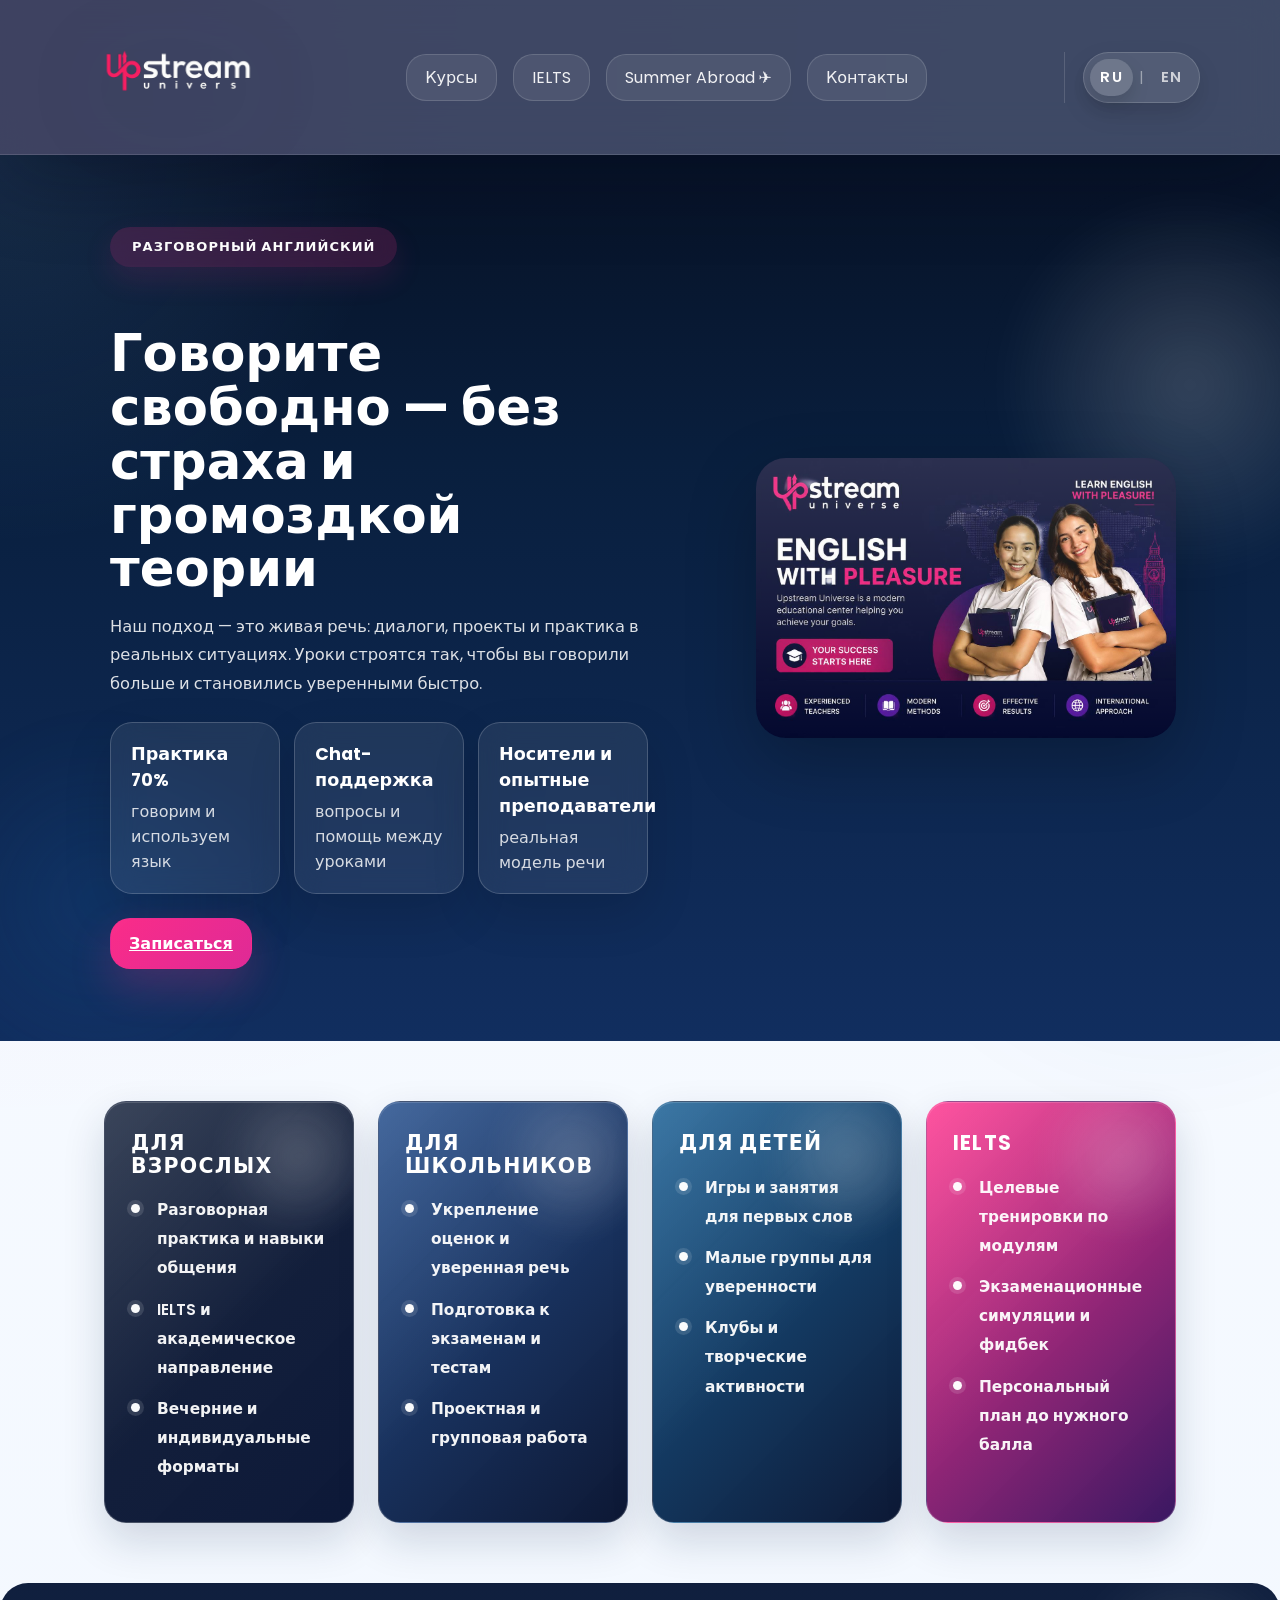
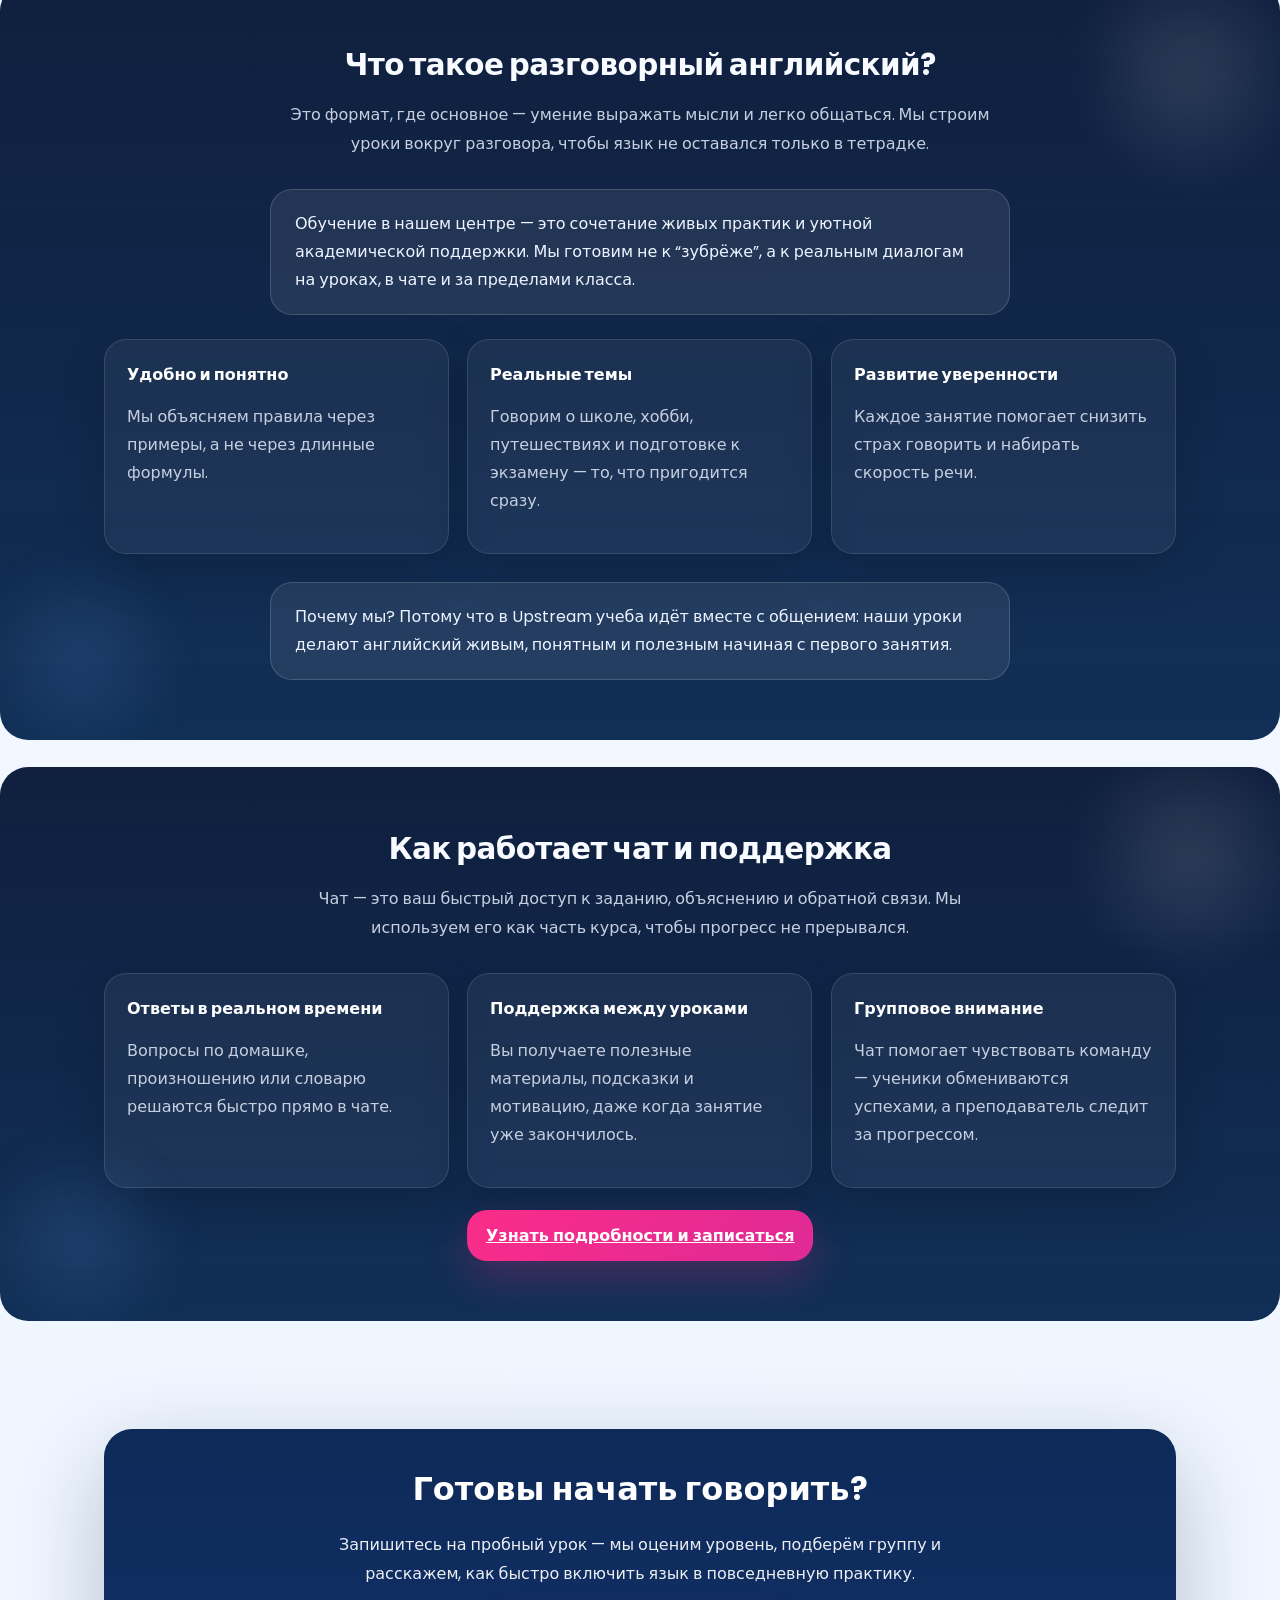
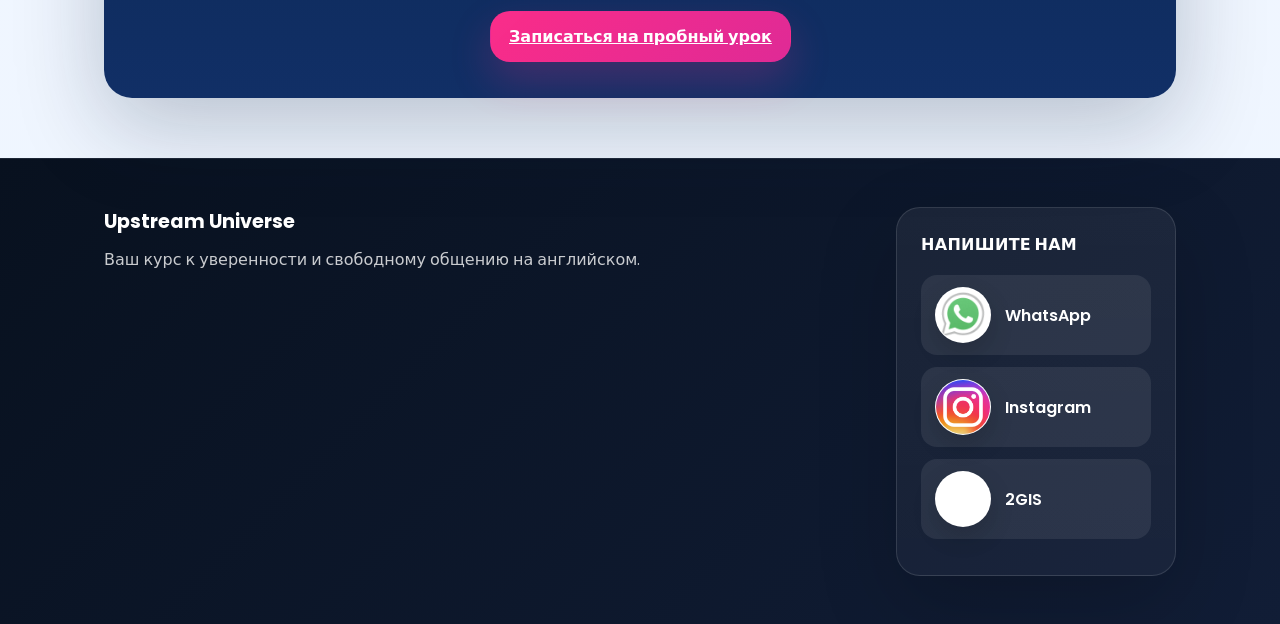
==== english.html @ fd5089d5 "Add website" ====
<!doctype html>
<html lang="ru">
<head>
  <meta charset="utf-8" />
  <meta name="viewport" content="width=device-width,initial-scale=1" />
  <title data-lang-key="meta.english.title">Разговорный английский — Upstream</title>
  <link rel="stylesheet" href="styles.css">
  <link href="https://fonts.googleapis.com/css2?family=Poppins:wght@300;400;600;700&display=swap" rel="stylesheet">
</head>
<body>
  <header class="site-header">
    <div class="container header-inner">
      <a class="logo" href="index.html">
        <img src="assets/logo.png" data-lang-alt-key="header.logoAlt" alt="Логотип Upstream" loading="eager" decoding="async">
      </a>
      <button class="burger-toggle" id="burgerToggle" data-lang-aria-key="header.burgerMenuAria" aria-label="Открыть меню" aria-expanded="false">
        <span></span>
        <span></span>
        <span></span>
      </button>
      <nav class="nav" id="siteNav" data-lang-aria-key="header.navAria" aria-label="Main navigation">
        <a href="index.html#services" data-lang-key="header.courses">Курсы</a>
        <a href="ielts.html" data-lang-key="header.ielts">IELTS</a>
        <a href="summer.html" data-lang-key="header.summer">Summer Abroad ✈️</a>
        <a href="index.html#contacts" data-lang-key="header.contacts">Контакты</a>
        <div class="nav-lang-switcher" role="button" tabindex="0" aria-label="Выбор языка">
          <span class="lang-option is-active" data-lang="ru">RU</span>
          <span class="lang-separator">|</span>
          <span class="lang-option" data-lang="en">EN</span>
        </div>
      </nav>
      <div class="header-actions">
        <div class="lang-switcher" id="langSwitcher" role="button" tabindex="0" data-lang-aria-key="header.languageButtonAria" aria-label="Выбор языка">
          <span class="lang-option is-active" data-lang="ru">RU</span>
          <span class="lang-separator">|</span>
          <span class="lang-option" data-lang="en">EN</span>
        </div>
      </div>
    </div>
  </header>

  <main>
    <section class="section detail-hero reveal">
      <div class="container detail-hero-inner">
        <div class="detail-copy">
          <span class="hero-badge" data-lang-key="english.hero.badge">РАЗГОВОРНЫЙ АНГЛИЙСКИЙ</span>
          <h1 data-lang-key="english.hero.title">Говорите свободно — без страха и громоздкой теории</h1>
          <p data-lang-key="english.hero.text">Наш подход — это живая речь: диалоги, проекты и практика в реальных ситуациях. Уроки строятся так, чтобы вы говорили больше и становились уверенными быстро.</p>
          <div class="detail-highlights">
            <div><strong data-lang-key="english.hero.highlight1.title">Практика 70%</strong><span data-lang-key="english.hero.highlight1.text">говорим и используем язык</span></div>
            <div><strong data-lang-key="english.hero.highlight2.title">Chat-поддержка</strong><span data-lang-key="english.hero.highlight2.text">вопросы и помощь между уроками</span></div>
            <div><strong data-lang-key="english.hero.highlight3.title">Носители и опытные преподаватели</strong><span data-lang-key="english.hero.highlight3.text">реальная модель речи</span></div>
          </div>
          <a class="btn btn-primary" href="https://wa.me/77055844467?text=Здравствуйте!%20Хочу%20узнать%20о%20разговорном%20английском" data-lang-key="english.hero.cta">Записаться</a>
        </div>
        <div class="detail-image-card">
          <img src="assets/eng.jpg" data-lang-alt-key="english.hero.imageAlt" alt="Разговорный английский" loading="lazy" decoding="async">
        </div>
      </div>
    </section>

    <section class="section programs-overview reveal">
      <div class="container">
        <div class="program-grid">
          <div class="program-card card-green">
            <h3 data-lang-key="english.program.adults.title">Для взрослых</h3>
            <ul>
              <li data-lang-key="english.program.adults.li1">Разговорная практика и навыки общения</li>
              <li data-lang-key="english.program.adults.li2">IELTS и академическое направление</li>
              <li data-lang-key="english.program.adults.li3">Вечерние и индивидуальные форматы</li>
            </ul>
          </div>
          <div class="program-card card-yellow">
            <h3 data-lang-key="english.program.school.title">Для школьников</h3>
            <ul>
              <li data-lang-key="english.program.school.li1">Укрепление оценок и уверенная речь</li>
              <li data-lang-key="english.program.school.li2">Подготовка к экзаменам и тестам</li>
              <li data-lang-key="english.program.school.li3">Проектная и групповая работа</li>
            </ul>
          </div>
          <div class="program-card card-blue">
            <h3 data-lang-key="english.program.children.title">Для детей</h3>
            <ul>
              <li data-lang-key="english.program.children.li1">Игры и занятия для первых слов</li>
              <li data-lang-key="english.program.children.li2">Малые группы для уверенности</li>
              <li data-lang-key="english.program.children.li3">Клубы и творческие активности</li>
            </ul>
          </div>
          <div class="program-card card-magenta">
            <h3 data-lang-key="english.program.ielts.title">IELTS</h3>
            <ul>
              <li data-lang-key="english.program.ielts.li1">Целевые тренировки по модулям</li>
              <li data-lang-key="english.program.ielts.li2">Экзаменационные симуляции и фидбек</li>
              <li data-lang-key="english.program.ielts.li3">Персональный план до нужного балла</li>
            </ul>
          </div>
        </div>
      </div>
    </section>

    <section class="section section-slate reveal">
      <div class="container">
        <h2 class="section-title" data-lang-key="english.section1.title">Что такое разговорный английский?</h2>
        <p class="section-subtitle" data-lang-key="english.section1.subtitle">Это формат, где основное — умение выражать мысли и легко общаться. Мы строим уроки вокруг разговора, чтобы язык не оставался только в тетрадке.</p>
        <div class="section-note" data-lang-key="english.section1.note">Обучение в нашем центре — это сочетание живых практик и уютной академической поддержки. Мы готовим не к “зубрёже”, а к реальным диалогам на уроках, в чате и за пределами класса.</div>
        <div class="info-grid">
          <div>
            <strong data-lang-key="english.info1.title">Удобно и понятно</strong>
            <p data-lang-key="english.info1.text">Мы объясняем правила через примеры, а не через длинные формулы.</p>
          </div>
          <div>
            <strong data-lang-key="english.info2.title">Реальные темы</strong>
            <p data-lang-key="english.info2.text">Говорим о школе, хобби, путешествиях и подготовке к экзамену — то, что пригодится сразу.</p>
          </div>
          <div>
            <strong data-lang-key="english.info3.title">Развитие уверенности</strong>
            <p data-lang-key="english.info3.text">Каждое занятие помогает снизить страх говорить и набирать скорость речи.</p>
          </div>
        </div>
        <div class="section-note" data-lang-key="english.section1.footerNote" style="margin-top:28px;">
          Почему мы? Потому что в Upstream учеба идёт вместе с общением: наши уроки делают английский живым, понятным и полезным начиная с первого занятия.
        </div>
      </div>
    </section>

    <section class="section section-slate reveal">
      <div class="container">
        <h2 class="section-title" data-lang-key="english.section2.title">Как работает чат и поддержка</h2>
        <p class="section-subtitle" data-lang-key="english.section2.subtitle">Чат — это ваш быстрый доступ к заданию, объяснению и обратной связи. Мы используем его как часть курса, чтобы прогресс не прерывался.</p>
        <div class="info-grid">
          <div>
            <strong data-lang-key="english.info4.title">Ответы в реальном времени</strong>
            <p data-lang-key="english.info4.text">Вопросы по домашке, произношению или словарю решаются быстро прямо в чате.</p>
          </div>
          <div>
            <strong data-lang-key="english.info5.title">Поддержка между уроками</strong>
            <p data-lang-key="english.info5.text">Вы получаете полезные материалы, подсказки и мотивацию, даже когда занятие уже закончилось.</p>
          </div>
          <div>
            <strong data-lang-key="english.info6.title">Групповое внимание</strong>
            <p data-lang-key="english.info6.text">Чат помогает чувствовать команду — ученики обмениваются успехами, а преподаватель следит за прогрессом.</p>
          </div>
        </div>
        <div style="text-align:center;margin-top:22px">
          <a class="btn btn-primary" href="https://wa.me/77055844467?text=Здравствуйте!%20Хочу%20получить%20подробнее%20о%20чате%20и%20разговорном%20курсе" data-lang-key="english.section2.cta">Узнать подробности и записаться</a>
        </div>
      </div>
    </section>

    <section class="section reveal">
      <div class="container">
        <div class="detail-final-card">
          <h2 data-lang-key="english.final.title">Готовы начать говорить?</h2>
          <p data-lang-key="english.final.text">Запишитесь на пробный урок — мы оценим уровень, подберём группу и расскажем, как быстро включить язык в повседневную практику.</p>
          <a class="btn btn-primary" href="https://wa.me/77055844467?text=Здравствуйте!%20Хочу%20записаться%20на%20пробный%20урок" data-lang-key="english.final.button">Записаться на пробный урок</a>
        </div>
      </div>
    </section>
  </main>

  <footer class="site-footer">
    <div class="container footer-inner">
      <div class="footer-brand">
        <strong>Upstream Universe</strong>
        <p data-lang-key="english.footer.note">Ваш курс к уверенности и свободному общению на английском.</p>
      </div>
      <div class="footer-card">
        <span class="footer-card-title" data-lang-key="footer.contactTitle">Напишите нам</span>
        <a class="footer-link" href="https://wa.me/77055844467" target="_blank" rel="noopener">
          <span class="contact-badge"><img src="assets/what.jpg" alt="WhatsApp" loading="lazy" decoding="async"></span>
          <span class="contact-link-text" data-lang-key="footer.whatsapp">WhatsApp</span>
        </a>
        <a class="footer-link" href="https://instagram.com/upstream.almaty" target="_blank" rel="noopener">
          <span class="contact-badge"><img src="assets/inst.jpg" alt="Instagram" loading="lazy" decoding="async"></span>
          <span class="contact-link-text" data-lang-key="footer.instagram">Instagram</span>
        </a>
        <a class="footer-link" href="https://go.2gis.com/ThuR6" target="_blank" rel="noopener">
          <span class="contact-badge"><img src="assets/gis.jpg" alt="2GIS" loading="lazy" decoding="async"></span>
          <span class="contact-link-text" data-lang-key="footer.2gis">2GIS</span>
        </a>
      </div>
    </div>
  </footer>
  <script src="lang.js"></script>
  <script>
    document.addEventListener('DOMContentLoaded', () => {
      const prefersReducedMotion = window.matchMedia('(prefers-reduced-motion: reduce)').matches;
      if (prefersReducedMotion) {
        document.querySelectorAll('.reveal').forEach((el) => el.classList.add('visible'));
        return;
      }

      const observer = new IntersectionObserver((entries, obs) => {
        entries.forEach((entry) => {
          if (entry.isIntersecting) {
            entry.target.classList.add('visible');
            obs.unobserve(entry.target);
          }
        });
      }, { threshold: 0.16 });

      document.querySelectorAll('.reveal').forEach((el) => observer.observe(el));
    });
  </script>
</body>
</html>
---- styles.css ----
html{
  scroll-behavior:smooth;
}
:root{
  --pink:#ff2d8a;
  --navy:#0b2545;
  --navy-2:#20114a;
  --muted:#64748b;
  --bg:#f4f8ff;
  --line:rgba(19, 58, 110, 0.1);
  --surface:rgba(255,255,255,0.08);
  --surface-strong:rgba(255,255,255,0.12);
  --glass-border:rgba(255,255,255,0.18);
  --shadow:0 28px 80px rgba(11,37,69,0.16);
}
*{box-sizing:border-box}
body{
  font-family:'Poppins',system-ui,-apple-system,Segoe UI,Roboto,'Helvetica Neue',Arial;
  margin:0;
  color:var(--navy);
  background:
    radial-gradient(circle at top left, rgba(255,45,138,0.10), transparent 28%),
    linear-gradient(180deg,#f8fbff 0%,#eef5ff 100%);
  min-height:100vh;
  overflow-x:hidden;
  position:relative;
}
body::before,
body::after{
  content:"";
  position:fixed;
  width:34vw;
  height:34vw;
  border-radius:50%;
  pointer-events:none;
  z-index:-1;
  filter:blur(70px);
  opacity:.45;
  animation:drift 16s ease-in-out infinite;
}
body::before{
  top:-8vw;
  left:-10vw;
  background:rgba(255,45,138,0.14);
}
body::after{
  right:-8vw;
  bottom:-10vw;
  background:rgba(22,101,178,0.12);
  animation-delay:-8s;
}
a{color:inherit;transition:color .25s ease,opacity .25s ease,transform .25s ease}
a:hover{opacity:.95}
.container{max-width:1120px;margin:0 auto;padding:0 24px}
.reveal{opacity:0;transform:translateY(16px);transition:opacity .8s cubic-bezier(.22,1,.36,1),transform .8s cubic-bezier(.22,1,.36,1);will-change:opacity,transform}
.reveal.visible{opacity:1;transform:translateY(0)}
@keyframes fadeUp{0%{opacity:0;transform:translateY(12px) scale(.992)}100%{opacity:1;transform:translateY(0) scale(1)}}
@keyframes drift{0%,100%{transform:translate3d(0,0,0) scale(1)}50%{transform:translate3d(14px,-10px,0) scale(1.02)}}
.reveal.visible .program-card,
.reveal.visible .course-card,
.reveal.visible .promo-card,
.reveal.visible .camp-card,
.reveal.visible .testimonial-card,
.reveal.visible .result-card,
.reveal.visible .summer-card,
.reveal.visible .footer-card,
.reveal.visible .location-info,
.reveal.visible .benefit-card,
.reveal.visible .stat-card,
.reveal.visible .hero-highlights div,
.reveal.visible .detail-highlights div,
.reveal.visible .footer-link{animation:fadeUp .8s cubic-bezier(.22,1,.36,1) both}
.reveal.visible .programs-overview .program-card:nth-child(2){animation-delay:.08s}
.reveal.visible .programs-overview .program-card:nth-child(3){animation-delay:.16s}
.reveal.visible .programs-overview .program-card:nth-child(4){animation-delay:.24s}
.site-header{
  position:sticky;
  top:0;
  z-index:50;
  background:rgba(9,24,58,0.78);
  backdrop-filter:blur(20px);
  color:#fff;
  border-bottom:1px solid rgba(255,255,255,0.12);
  box-shadow:0 30px 80px rgba(2,9,28,0.24);
  transition:padding .3s ease,background .3s ease,box-shadow .3s ease,transform .3s ease;
}
.programs-overview .program-card,
.course-card,
.promo-card,
.camp-card,
.location-info,
.testimonial-card,
.benefit-card,
.result-card,
.footer-card,
.hero-highlights div,
.detail-highlights div,
.section-slate .info-grid > div,
.instructors-section .info-grid div{
  transition:transform .45s cubic-bezier(.2,.7,.2,1),box-shadow .45s ease,background .45s ease,border-color .45s ease;
  will-change:transform,box-shadow;
}
.programs-overview .program-card:hover,
.course-card:hover,
.promo-card:hover,
.camp-card:hover,
.location-info:hover,
.testimonial-card:hover,
.benefit-card:hover,
.result-card:hover,
.footer-card:hover,
.hero-highlights div:hover,
.detail-highlights div:hover,
.section-slate .info-grid > div:hover,
.instructors-section .info-grid div:hover{
  transform:translateY(-4px) scale(1.004);
}
.site-header.scrolled{
  padding:6px 0;
  background:rgba(9,24,58,0.72);
  box-shadow:0 20px 50px rgba(2,9,28,0.22);
}
.header-inner{display:flex;align-items:center;justify-content:space-between;gap:18px;min-height:74px;padding:14px 0;position:relative}
.logo{display:flex;align-items:center;flex-shrink:0;background:transparent}
.logo img{height:126px;display:block;filter:drop-shadow(0 18px 44px rgba(11,37,69,0.35));transition:transform .3s ease}
.logo img:hover{transform:scale(1.02)}
.burger-toggle{display:none;align-items:center;justify-content:center;width:44px;height:44px;background:rgba(255,255,255,0.08);border:1px solid rgba(255,255,255,0.16);border-radius:16px;cursor:pointer;flex-shrink:0;backdrop-filter:blur(12px)}
.burger-toggle span{display:block;width:22px;height:2px;border-radius:999px;background:#fff;transition:transform .25s ease,opacity .2s ease}
.burger-toggle span + span{margin-top:5px}
.burger-toggle.active span:nth-child(1){transform:translateY(7px) rotate(45deg)}
.burger-toggle.active span:nth-child(2){opacity:0}
.burger-toggle.active span:nth-child(3){transform:translateY(-7px) rotate(-45deg)}
.nav{display:flex;align-items:center;justify-content:center;gap:16px;flex:1;margin:0 16px;flex-wrap:nowrap;white-space:nowrap}
.nav a{display:inline-flex;align-items:center;justify-content:center;min-height:44px;padding:10px 18px;border-radius:20px;text-decoration:none;color:rgba(255,255,255,0.92);background:rgba(255,255,255,0.08);border:1px solid rgba(255,255,255,0.14);transition:transform .3s ease,background .3s ease,color .3s ease,box-shadow .3s ease;box-shadow:0 0 0 rgba(255,255,255,0)}
.nav a:hover{color:#fff;background:rgba(255,255,255,0.16);transform:translateY(-1px) scale(1.02);box-shadow:0 12px 30px rgba(255,255,255,0.16)}
.nav a:focus-visible{outline:2px solid rgba(255,255,255,0.5);outline-offset:4px}
.mobile-nav-overlay{position:fixed;inset:0;background:rgba(2,8,23,0.54);opacity:0;pointer-events:none;transition:opacity .3s ease;z-index:55}
.mobile-nav-overlay.visible{opacity:1;pointer-events:auto}
.header-actions{display:flex;align-items:center;gap:10px;flex-shrink:0;margin-left:auto;padding-left:18px;border-left:1px solid rgba(255,255,255,0.14)}
.lang-switcher,.nav-lang-switcher{position:relative;display:inline-flex;align-items:center;justify-content:center;gap:6px;padding:6px;border-radius:999px;border:1px solid rgba(255,255,255,0.16);color:#fff;background:rgba(255,255,255,0.10);font-size:.92rem;cursor:pointer;white-space:nowrap;letter-spacing:.08em;box-shadow:0 10px 24px rgba(0,0,0,0.12);transition:transform .25s ease,background .25s ease,box-shadow .25s ease}
.lang-switcher:hover,.nav-lang-switcher:hover{transform:translateY(-1px);background:rgba(255,255,255,0.16);box-shadow:0 14px 30px rgba(255,255,255,0.14)}
.lang-option{position:relative;z-index:1;display:inline-flex;align-items:center;justify-content:center;min-width:42px;padding:8px 10px;border-radius:999px;color:rgba(255,255,255,0.72);font-weight:600;transition:color .25s ease,transform .25s ease,background .25s ease,box-shadow .25s ease}
.lang-option.is-active{color:#fff;background:rgba(255,255,255,0.16);box-shadow:0 8px 18px rgba(0,0,0,0.14)}
.lang-option:hover{transform:translateY(-1px)}
.lang-separator{color:rgba(255,255,255,0.45);font-size:.9rem;line-height:1}
.nav-lang-switcher{display:none}
@media(max-width:980px){
  .site-header{
    background:rgba(9,24,58,0.95);
    box-shadow:0 18px 42px rgba(2,9,28,0.28);
  }
  .container{padding:0 18px}
  .header-inner{padding:12px 0;min-height:auto}
  .burger-toggle{display:flex}
  .nav{position:fixed;top:0;left:0;bottom:0;width:min(84vw,320px);display:flex;flex-direction:column;align-items:flex-start;gap:12px;background:linear-gradient(180deg,#08111f 0%,#13264e 100%);padding:92px 20px 24px;border-right:1px solid rgba(255,255,255,0.12);box-shadow:0 28px 60px rgba(0,0,0,0.28);backdrop-filter:blur(14px);transform:translateX(-100%);opacity:0;pointer-events:none;transition:transform .35s cubic-bezier(.2,.9,.2,1),opacity .35s ease;z-index:60}
  .nav.open{transform:translateX(0);opacity:1;pointer-events:auto}
  .nav a{width:100%;padding:14px 16px;border-radius:18px;justify-content:flex-start}
  .header-actions{display:none}
  .nav-lang-switcher{display:inline-flex;margin-top:8px}
}

@media(max-width:760px){
  .hero{padding:44px 0 36px}
  .hero-inner{flex-direction:column;gap:24px;align-items:stretch}
  .hero-copy{max-width:none}
  .hero-copy h1{font-size:clamp(2.1rem,7vw,2.8rem);line-height:1.08;margin-bottom:14px}
  .hero-copy p{font-size:0.98rem;line-height:1.7}
  .hero-ctas{flex-direction:column;align-items:stretch}
  .hero-panel{width:100%;max-width:none}
  .hero-highlights{grid-template-columns:1fr}
  .section{padding:60px 0}
  .section-title{font-size:clamp(1.5rem,5.5vw,1.9rem)}
  .section-subtitle{font-size:0.96rem;line-height:1.7;margin-bottom:22px}
  .programs-overview .program-grid{grid-template-columns:1fr;gap:16px}
  .programs-overview .program-card{min-height:auto;padding:22px 20px}
  .course-grid{grid-template-columns:1fr;gap:16px}
  .course-grid .course-card{padding:24px 20px}
  .promo-card{grid-template-columns:1fr;padding:24px 20px;gap:18px}
  .promo-copy h2{font-size:clamp(1.4rem,5.2vw,1.8rem)}
  .promo-actions{flex-direction:column;align-items:stretch}
  .camp-grid,.location-grid{grid-template-columns:1fr;gap:18px}
  .camp-photo img{height:260px}
  .map-small{width:100%;height:360px}
  .testimonials-grid{grid-template-columns:1fr;gap:12px}
  .testimonial-card{padding:14px}
  .footer-inner{flex-direction:column;align-items:stretch}
  .footer-card{min-width:0;max-width:none;width:100%}
}

@media(max-width:480px){
  .container{padding:0 14px}
  .logo img{height:96px}
  .hero-badge{padding:9px 14px;font-size:12px}
  .btn{min-height:44px;padding:11px 16px;font-size:0.95rem}
  .course-grid .course-card,.programs-overview .program-card,.promo-card,.camp-card,.location-info,.footer-card{border-radius:18px}
  .programs-overview .program-card li,.course-grid .course-card p{font-size:0.94rem}
  .section{padding:54px 0}
}
.btn{display:inline-flex;align-items:center;justify-content:center;min-height:46px;padding:12px 18px;border-radius:20px;font-weight:600;position:relative;overflow:hidden;transition:transform .3s ease,box-shadow .3s ease,background .3s ease,color .3s ease,border-color .3s ease;box-shadow:0 10px 24px rgba(11,37,69,0.10);border:1px solid transparent;will-change:transform,box-shadow}
.btn::before{content:"";position:absolute;inset:0;background:linear-gradient(90deg,transparent,rgba(255,255,255,0.22),transparent);transform:translateX(-120%);transition:transform .55s ease}
.btn:hover{transform:translateY(-2px) scale(1.014) rotate(-0.18deg);box-shadow:0 14px 30px rgba(11,37,69,0.14)}
.btn:hover::before{transform:translateX(120%)}
.btn:focus-visible{outline:2px solid rgba(255,45,138,0.35);outline-offset:3px;transform:translateY(-2px)}
.btn-ghost{background:rgba(255,255,255,0.10);color:#fff;border-color:rgba(255,255,255,0.18)}
.btn-primary{background:linear-gradient(135deg,rgba(255,45,138,0.98),#df2a96);color:#fff;box-shadow:0 18px 42px rgba(255,45,138,0.22)}
.btn-primary:hover{box-shadow:0 20px 52px rgba(255,45,138,0.28);background:linear-gradient(135deg,rgba(255,45,138,1),#e62f9f)}
.btn-outline{background:transparent;border:2px solid var(--pink);color:#fff}
.btn-outline:hover{background:rgba(255,45,138,0.10);box-shadow:0 12px 30px rgba(255,45,138,0.16)}

.hero{
  padding:60px 0;
  background:linear-gradient(180deg,#0e1533,#121a3c);
}
.hero-inner{display:flex;gap:36px;align-items:center;justify-content:space-between}
.hero-copy{flex:1;max-width:620px;color:#fff}
.hero-badge{display:inline-flex;align-items:center;gap:10px;padding:10px 22px;border-radius:999px;background:rgba(255,45,138,0.18);color:#fff;font-weight:700;text-transform:uppercase;letter-spacing:.08em;margin-bottom:18px;font-size:13px;backdrop-filter:blur(10px);box-shadow:0 12px 30px rgba(255,45,138,0.12)}
.hero-copy h1{font-size:clamp(2.7rem,4.2vw,3.7rem);line-height:1.05;margin:0 0 18px;color:#fff;letter-spacing:-.02em;text-shadow:0 10px 30px rgba(0,0,0,0.14)}
.hero-copy p{color:rgba(255,255,255,0.78);margin:0 0 26px;font-size:1.02rem;line-height:1.8}
.hero-ctas{display:flex;flex-wrap:wrap;gap:12px;margin-bottom:24px}
.hero-highlights{display:grid;grid-template-columns:repeat(auto-fit,minmax(160px,1fr));gap:14px;margin-bottom:24px}
.hero-highlights div{background:rgba(255,255,255,0.08);padding:18px 16px;border-radius:18px;backdrop-filter:blur(10px);transition:transform .28s ease,background .28s ease,box-shadow .28s ease;box-shadow:0 10px 24px rgba(0,0,0,0.08)}
.hero-highlights div:hover{transform:translateY(-5px) scale(1.02);background:rgba(255,255,255,0.12);box-shadow:0 16px 36px rgba(0,0,0,0.14)}
.hero-highlights strong{display:block;font-size:24px;color:#fff;margin-bottom:8px}
.hero-highlights span{display:block;color:rgba(255,255,255,0.75)}
.hero-panel{display:grid;gap:18px;width:420px;max-width:100%}
.hero-panel-top{background:#fff;border-radius:28px;overflow:hidden;box-shadow:0 30px 80px rgba(0,0,0,0.18)}
.hero-panel-top img,.camp-photo img,.detail-image-card img,.map-small,.summer-hero-visual img,.result-card img,.summer-card img{width:100%;display:block;transition:transform .45s ease,filter .45s ease,box-shadow .45s ease}
.hero-panel-top:hover img,.camp-photo:hover img,.detail-image-card:hover img,.map-card:hover .map-small,.summer-hero-visual:hover img,.result-card:hover img,.summer-card:hover img{transform:scale(1.03);filter:saturate(1.04)}
.hero-panel-bottom{background:#0b2545;padding:24px 18px;border-radius:28px;color:#fff;box-shadow:0 20px 60px rgba(0,0,0,0.15)}
.hero-panel-bottom p{margin:0;font-size:16px;line-height:1.75}

.section{padding:78px 0;position:relative}
.section-title{font-size:clamp(1.8rem,2.3vw,2.25rem);color:var(--navy);margin:0 0 14px;text-align:center;font-weight:700;letter-spacing:-.02em}
.section-subtitle{max-width:760px;margin:0 auto 30px;color:var(--muted);text-align:center;line-height:1.8;font-size:1rem}
.section-title,.section-subtitle{transition:transform .35s ease,opacity .35s ease}
.section:hover .section-title,.section:hover .section-subtitle{transform:translateY(-2px)}
.hero-copy h1,.detail-copy h1,.summer-copy h1{animation:textReveal .8s cubic-bezier(.22,1,.36,1) both}
@keyframes textReveal{0%{opacity:0;transform:translateY(14px)}100%{opacity:1;transform:translateY(0)}}

/* English section and slate variants removed to restore original homepage styling */

.programs-overview .program-grid{display:grid;grid-template-columns:repeat(4,1fr);gap:24px;margin:0}
.programs-overview .program-card{position:relative;padding:30px 26px 28px;color:#ffffff;min-height:336px;display:flex;flex-direction:column;justify-content:flex-start;border-radius:22px;overflow:hidden;border:1px solid rgba(255,255,255,0.20);box-shadow:0 18px 42px rgba(11,37,69,0.16), inset 0 1px 0 rgba(255,255,255,0.16);transition:transform .34s cubic-bezier(.2,.7,.2,1),box-shadow .34s ease,background .34s ease,border-color .34s ease,filter .34s ease;backdrop-filter:blur(14px);-webkit-backdrop-filter:blur(14px);isolation:isolate}
.programs-overview .program-card::before{content:"";position:absolute;top:-36px;right:-36px;width:180px;height:180px;border-radius:50%;background:radial-gradient(circle,rgba(255,255,255,0.26),transparent 62%);filter:blur(18px);pointer-events:none;transition:transform .4s ease,opacity .4s ease;opacity:0.9}
.programs-overview .program-card::after{content:"";position:absolute;inset:0;background:linear-gradient(135deg,rgba(255,255,255,0.14),transparent 55%);pointer-events:none;z-index:-1}
.programs-overview .program-card:hover{transform:translateY(-8px) scale(1.03);box-shadow:0 28px 72px rgba(11,37,69,0.22), inset 0 1px 0 rgba(255,255,255,0.22);border-color:rgba(255,255,255,0.32);filter:saturate(1.04)}
.programs-overview .program-card:hover::before{transform:scale(1.08)}
.programs-overview .program-card h3{color:#fff;margin:0 0 18px;font-size:1.28rem;letter-spacing:.06em;text-transform:uppercase;line-height:1.1;font-weight:700;transition:transform .25s ease,letter-spacing .25s ease}
.programs-overview .program-card:hover h3{transform:translateY(-1px);letter-spacing:.08em}
.programs-overview .program-card ul{margin:0;padding:0;list-style:none;color:rgba(255,255,255,0.95);line-height:1.9}
.programs-overview .program-card li{position:relative;margin-bottom:12px;padding-left:26px;font-weight:600;font-size:0.96rem;transition:transform .25s ease,opacity .25s ease}
.programs-overview .program-card:hover li{transform:translateX(1px)}
.programs-overview .program-card li::before{content:"";position:absolute;left:0;top:9px;width:9px;height:9px;border-radius:50%;background:rgba(255,255,255,0.98);box-shadow:0 0 0 4px rgba(255,255,255,0.12);transition:transform .25s ease,box-shadow .25s ease}
.programs-overview .program-card:hover li::before{transform:scale(1.08);box-shadow:0 0 0 4px rgba(255,255,255,0.16)}
.programs-overview .card-green{background:linear-gradient(135deg,rgba(16,29,55,0.96) 0%,rgba(8,20,52,0.98) 100%)}
.programs-overview .card-yellow{background:linear-gradient(135deg,rgba(29,72,136,0.96) 0%,rgba(8,19,48,0.98) 100%)}
.programs-overview .card-blue{background:linear-gradient(135deg,rgba(18,90,145,0.96) 0%,rgba(8,20,49,0.98) 100%)}
.programs-overview .card-magenta{background:linear-gradient(135deg,rgba(255,45,138,0.95) 0%,rgba(54,19,95,0.98) 100%)}

@media(max-width:1000px){
  .programs-overview .program-grid{grid-template-columns:repeat(2,1fr)}
}
@media(max-width:600px){
  .programs-overview .program-grid{grid-template-columns:1fr}
  .programs-overview .program-card{min-height:200px;padding:20px}
}

.course-grid{display:grid;grid-template-columns:repeat(auto-fit,minmax(240px,1fr));gap:20px;margin-top:18px}
.course-grid .course-card{position:relative;overflow:hidden;background:linear-gradient(145deg,#102548 0%,#163a63 100%);color:#fff;padding:32px 28px;border-radius:24px;border:1px solid rgba(255,255,255,0.14);box-shadow:0 24px 64px rgba(11,37,69,0.18);transition:transform .38s cubic-bezier(.2,.7,.2,1),box-shadow .38s ease,border-color .38s ease,background .38s ease;transform-origin:center}
.course-grid .course-card::before{content:"";position:absolute;top:-50px;right:-40px;width:140px;height:140px;border-radius:50%;background:rgba(255,255,255,0.12);transition:transform .38s ease}
.course-grid .course-card:hover{transform:translateY(-10px) scale(1.012);box-shadow:0 34px 84px rgba(11,37,69,0.24);border-color:rgba(255,255,255,0.24)}
.course-grid .course-card:hover::before{transform:scale(1.08)}
.course-grid .course-card h3{margin:0 0 12px;color:#fff;font-size:1.28rem;line-height:1.25}
.course-grid .course-card p{margin:0;color:rgba(255,255,255,0.88);line-height:1.75;font-size:0.99rem}
.course-grid .course-icon{width:52px;height:52px;border-radius:18px;background:rgba(255,255,255,0.16);display:flex;align-items:center;justify-content:center;font-weight:700;color:#fff;margin-bottom:16px;font-size:0.95rem;box-shadow:inset 0 0 0 rgba(255,255,255,0);transition:transform .38s ease,background .38s ease,box-shadow .38s ease}
.course-grid .course-card:hover .course-icon{transform:translateY(-2px) scale(1.01);background:rgba(255,255,255,0.22);box-shadow:0 10px 22px rgba(0,0,0,0.14)}
.course-card .btn-small{margin-top:24px;padding:12px 16px;font-size:.95rem}
.btn-small{border-radius:18px}

.promo-card{display:grid;grid-template-columns:1.15fr .85fr;gap:24px;align-items:center;padding:30px 32px;border-radius:28px;background:linear-gradient(135deg,#0b1533 0%,#13264e 55%,#163765 100%);box-shadow:0 28px 80px rgba(11,37,69,0.18);border:1px solid rgba(255,255,255,0.12);position:relative;overflow:hidden;transition:transform .28s ease,box-shadow .28s ease}
.promo-card:hover{transform:translateY(-4px) scale(1.006);box-shadow:0 28px 70px rgba(11,37,69,0.2)}
.promo-card::before{content:"";position:absolute;right:-40px;top:-40px;width:220px;height:220px;border-radius:50%;background:rgba(233,30,99,0.18);filter:blur(8px)}
.promo-card::after{content:"";position:absolute;left:-30px;bottom:-40px;width:180px;height:180px;border-radius:50%;background:rgba(255,255,255,0.10);filter:blur(8px)}
.promo-copy{position:relative;z-index:1}
.promo-copy h2{margin:0 0 12px;font-size:clamp(1.7rem,2.5vw,2.3rem);color:#fff;line-height:1.2}
.promo-copy p{margin:0 0 18px;color:rgba(255,255,255,0.82);line-height:1.8;max-width:620px}
.promo-actions{display:flex;flex-wrap:wrap;gap:12px}
.promo-highlights{display:grid;gap:12px;position:relative;z-index:1}
.promo-highlight{background:rgba(255,255,255,0.09);border:1px solid rgba(255,255,255,0.14);border-radius:18px;padding:16px 18px;backdrop-filter:blur(8px)}
.promo-highlight strong{display:block;color:#fff;margin-bottom:6px;font-size:1rem}
.promo-highlight span{display:block;color:rgba(255,255,255,0.8);font-size:0.95rem;line-height:1.6}
.summer-announcement{margin-bottom:48px}

.course-thumb{width:100%;height:140px;object-fit:cover;border-radius:12px;margin:12px 0}

.camp-grid{display:grid;grid-template-columns:minmax(280px,420px) 1fr;gap:24px;align-items:center}
.camp-photo img{width:100%;height:320px;object-fit:cover;border-radius:18px;box-shadow:0 22px 54px rgba(11,37,69,0.12);transition:transform .4s ease,box-shadow .4s ease}
.camp-photo:hover img{transform:scale(1.02);box-shadow:0 28px 70px rgba(11,37,69,0.18)}
.camp-info{padding:8px 2px}
.camp-card{background:linear-gradient(135deg,#102444 0%,#1a3e68 100%);color:#fff;padding:28px;border-radius:24px;border:1px solid rgba(255,255,255,0.12);box-shadow:0 24px 60px rgba(11,37,69,0.18);transition:transform .28s ease,box-shadow .28s ease}
.camp-card:hover{transform:translateY(-4px) scale(1.006);box-shadow:0 24px 60px rgba(11,37,69,0.16)}
.camp-card h2{margin-top:0;margin-bottom:10px;color:#fff;font-size:1.8rem}
.camp-card p,.camp-card .camp-list{color:rgba(255,255,255,0.92)}
.camp-card a{color:#fff;text-decoration:underline}
.camp-list{margin:10px 0 12px 18px;padding:0;line-height:1.7}
.camp-list li{margin-bottom:6px}

.location-grid{display:grid;grid-template-columns:520px 1fr;gap:22px;align-items:start}
.map-card{display:block;position:relative;overflow:hidden;border-radius:18px;box-shadow:0 30px 80px rgba(11,37,69,0.12);text-decoration:none;margin-top:14px;transition:transform .28s ease,box-shadow .28s ease}
.map-card:hover{transform:translateY(-4px) scale(1.004);box-shadow:0 28px 68px rgba(11,37,69,0.13)}
.map-card:hover .map-small{transform:scale(1.02)}
.map-small{width:480px;height:640px;object-fit:cover;border-radius:18px;display:block;transition:transform .35s ease;border:0;background:#f4f7fb}
.map-badge{position:absolute;left:14px;bottom:14px;background:rgba(11,37,69,0.92);color:#fff;padding:10px 14px;border-radius:999px;font-size:13px;font-weight:600;letter-spacing:.02em;box-shadow:0 12px 28px rgba(0,0,0,0.18)}
.location-info{background:linear-gradient(135deg,#0f1f3d 0%,#163b67 100%);color:#fff;padding:24px;border-radius:18px;box-shadow:0 20px 60px rgba(11,37,69,0.16);transition:transform .28s ease,box-shadow .28s ease}
.location-info:hover{transform:translateY(-4px) scale(1.004);box-shadow:0 20px 54px rgba(11,37,69,0.16)}
.location-info h3{margin:0 0 8px;color:#fff}
.location-info p{margin:6px 0;color:rgba(255,255,255,0.9)}
.location-info .muted{color:rgba(255,255,255,0.78)}
.location-info a{color:#fff}
.location-link{display:inline-block;margin-top:10px;padding:10px 14px;border-radius:999px;background:rgba(255,255,255,0.16);color:#fff;text-decoration:none;font-weight:600;border:1px solid rgba(255,255,255,0.18)}
.location-link:hover{transform:translateY(-2px);box-shadow:0 12px 26px rgba(11,37,69,0.18)}
.gis-card{margin-top:14px;padding:14px 16px;border-radius:14px;background:rgba(255,255,255,0.12);border:1px solid rgba(255,255,255,0.16)}
.gis-card strong{display:block;margin-bottom:4px}
.gis-card p{margin:4px 0 8px;color:rgba(255,255,255,0.86)}
.gis-card a{color:#fff;font-weight:600;text-decoration:underline}

.testimonials-grid{display:grid;grid-template-columns:repeat(auto-fit,minmax(220px,1fr));gap:14px}
.testimonial-card{display:flex;gap:12px;align-items:flex-start;background:#fff;padding:16px;border-radius:18px;border:1px solid rgba(11,37,69,0.08);box-shadow:0 16px 36px rgba(11,37,69,0.06);transition:transform .28s ease,box-shadow .28s ease,border-color .28s ease}
.testimonial-card:hover{transform:translateY(-4px) scale(1.004);box-shadow:0 16px 36px rgba(11,37,69,0.08);border-color:rgba(255,45,138,0.14)}
.testimonial-avatar{width:58px;height:58px;border-radius:50%;object-fit:cover;flex:0 0 58px;box-shadow:0 8px 20px rgba(11,37,69,0.08);transition:transform .35s ease,box-shadow .35s ease}
.testimonial-card:hover .testimonial-avatar{transform:scale(1.04);box-shadow:0 12px 26px rgba(255,45,138,0.18)}
.testimonial-card blockquote{margin:0 0 6px;font-style:normal;color:var(--navy);line-height:1.6;font-size:0.96rem}
.testimonial-card cite{display:block;color:var(--muted);font-size:13px}

.site-footer{background:linear-gradient(135deg,#08111f 0%,#111d36 100%);border-top:1px solid rgba(255,255,255,0.08);padding:48px 0;color:#fff}
.footer-inner{display:flex;justify-content:space-between;align-items:flex-start;gap:24px;flex-wrap:wrap}
.footer-brand strong{display:block;font-size:1.2rem;margin-bottom:10px;color:#fff}
.footer-brand p{margin:0;color:rgba(255,255,255,0.78);line-height:1.75}
.footer-note{margin-top:10px;max-width:340px;color:rgba(255,255,255,0.70)}
.footer-card{background:linear-gradient(180deg,rgba(255,255,255,0.06),rgba(255,255,255,0.04));border:1px solid rgba(255,255,255,0.12);border-radius:24px;padding:24px;box-shadow:0 28px 80px rgba(0,0,0,0.18);min-width:280px;max-width:360px;transition:transform .28s ease,box-shadow .28s ease}
.footer-card:hover{transform:translateY(-4px) scale(1.004);box-shadow:0 28px 70px rgba(0,0,0,0.18)}
.footer-card-title{display:block;margin-bottom:18px;font-size:1rem;font-weight:700;letter-spacing:.02em;color:#fff;text-transform:uppercase}
.footer-link{display:flex;align-items:center;gap:14px;margin-bottom:12px;color:#fff;text-decoration:none;padding:12px 14px;border-radius:16px;background:rgba(255,255,255,0.08);transition:transform .28s ease,background .28s ease,box-shadow .28s ease}
.footer-link:hover{background:rgba(255,255,255,0.14);transform:translateY(-3px) scale(1.004);box-shadow:0 10px 18px rgba(0,0,0,0.12)}
.footer-link .contact-badge{display:inline-flex;align-items:center;justify-content:center;width:56px;height:56px;border-radius:50%;overflow:hidden;border:1px solid rgba(255,255,255,0.16);box-shadow:0 10px 24px rgba(0,0,0,0.16);transition:transform .25s ease,box-shadow .25s ease,filter .25s ease;background:#fff}
.footer-link .contact-badge img{width:100%;height:100%;object-fit:cover;display:block}
.footer-link:hover .contact-badge{transform:scale(1.05) translateY(-2px);box-shadow:0 16px 32px rgba(255,45,138,0.18);filter:saturate(1.08)}
.footer-link .contact-link-text{font-weight:600}
.icon{display:inline-flex;width:36px;height:36px;border-radius:50%;align-items:center;justify-content:center;font-size:0.95rem;font-weight:700;color:#fff}
.icon-whatsapp{background:#25d366}
.icon-instagram{background:linear-gradient(45deg,#feda77,#d62976 45%,#f58529)}
.icon-2gis{background:#0c59c1}
.muted{color:var(--muted);font-size:15px}

@media(max-width:1100px){
  .hero-inner{grid-template-columns:1fr}
  .hero-panel{justify-self:start;max-width:520px}
  .location-grid{grid-template-columns:1fr}
  .camp-grid{grid-template-columns:1fr}
}

@media(max-width:980px){
  .hero{padding:48px 0}
  .hero-copy h1{font-size:clamp(2.4rem,5vw,3.4rem)}
  .hero-panel{width:100%}
  .hero-highlights{grid-template-columns:1fr}
  .promo-card{grid-template-columns:1fr}
  .camp-grid{grid-template-columns:1fr}
  .summer-hero-inner{grid-template-columns:1fr}
}

@media(max-width:780px){
  .testimonial-photo-card{grid-template-columns:1fr}
  .testimonial-photo{height:260px}
  .footer-inner{flex-direction:column;align-items:flex-start}
}

.detail-hero{padding:70px 0 50px;background:radial-gradient(circle at top left, rgba(120, 188, 255, 0.14), transparent 25%),linear-gradient(180deg,#071226 0%,#091f3e 35%,#112e5f 100%);position:relative;overflow:hidden;}
.detail-hero::before{content:"";position:absolute;right:-120px;top:20px;width:420px;height:420px;background:radial-gradient(circle, rgba(255,255,255,0.18), transparent 65%);filter:blur(18px);pointer-events:none;}
.detail-hero::after{content:"";position:absolute;left:-80px;bottom:-40px;width:360px;height:360px;background:radial-gradient(circle, rgba(22,101,178,0.16), transparent 70%);filter:blur(18px);pointer-events:none;}
.detail-hero-inner{display:grid;grid-template-columns:1.05fr 0.95fr;gap:24px;align-items:center;position:relative;z-index:1;}
.detail-copy{padding:12px 6px;}
.detail-copy h1{font-size:clamp(2.4rem,4vw,3.4rem);line-height:1.05;margin-bottom:16px;color:#fff;max-width:620px;}
.detail-copy p{color:rgba(255,255,255,0.86);font-size:1.02rem;margin-bottom:24px;line-height:1.75;max-width:570px;}
.detail-highlights{display:grid;grid-template-columns:repeat(auto-fit,minmax(160px,1fr));gap:14px;margin-bottom:24px}
.detail-highlights div{background:rgba(255,255,255,0.08);border:1px solid rgba(255,255,255,0.18);padding:18px 20px;border-radius:22px;backdrop-filter:blur(14px);box-shadow:0 20px 50px rgba(0,0,0,0.12);transition:transform .3s ease,box-shadow .3s ease,border-color .3s ease}
.detail-highlights div:hover{transform:translateY(-4px) scale(1.008);box-shadow:0 24px 56px rgba(0,0,0,0.16);border-color:rgba(255,255,255,0.24)}
.detail-highlights strong{display:block;font-size:1.1rem;color:#ffffff;margin-bottom:6px}
.detail-highlights span{display:block;color:rgba(255,255,255,0.82)}
.detail-image-card{position:relative;max-width:420px;justify-self:end}
.detail-image-card::before{content:"";position:absolute;inset:0;background:linear-gradient(180deg,rgba(255,255,255,0.16),rgba(255,255,255,0));border-radius:30px;pointer-events:none;}
.detail-image-card img{width:100%;height:auto;max-height:520px;border-radius:30px;box-shadow:0 24px 70px rgba(0,0,0,0.24);display:block}

.section-slate{background:linear-gradient(180deg,rgba(6,22,54,0.96),rgba(12,43,83,0.98));border-radius:28px;padding:48px 0;margin:0 0 28px;position:relative;overflow:hidden}
.section-slate::before{content:'';position:absolute;right:-40px;top:-40px;width:260px;height:260px;background:radial-gradient(circle,rgba(255,255,255,0.12),transparent 65%);filter:blur(18px);pointer-events:none}
.section-slate::after{content:'';position:absolute;left:-40px;bottom:-40px;width:240px;height:240px;background:radial-gradient(circle,rgba(88,143,217,0.18),transparent 60%);filter:blur(18px);pointer-events:none}
.section-slate .container{position:relative;z-index:1}
.section-slate .section-title{color:#f8fbff}
.section-slate .section-subtitle{color:rgba(234,241,255,0.84);max-width:700px}
.section-slate .info-grid{gap:18px;margin-top:24px}
.section-slate .info-grid>div{background:rgba(255,255,255,0.05);border:1px solid rgba(255,255,255,0.12);border-radius:22px;padding:22px;box-shadow:0 18px 50px rgba(0,0,0,0.14);transition:transform .3s ease,box-shadow .3s ease,border-color .3s ease}
.section-slate .info-grid>div:hover{transform:translateY(-5px) scale(1.008);box-shadow:0 24px 58px rgba(0,0,0,0.18);border-color:rgba(255,255,255,0.2)}
.section-slate .info-grid>div strong{color:#fff}
.section-slate .info-grid>div p{color:rgba(235,241,255,0.82);line-height:1.75}
.section-slate .section-note{max-width:740px;margin:24px auto 0;padding:20px 24px;border-radius:22px;background:rgba(255,255,255,0.08);border:1px solid rgba(255,255,255,0.16);color:#edf4ff;line-height:1.75}

.detail-final-card{background:linear-gradient(180deg,#0d2a58 0%,#112f66 100%);border-radius:28px;padding:36px;box-shadow:0 28px 90px rgba(10,24,50,0.24);text-align:center;margin-top:20px}
.detail-final-card h2{margin:0 0 18px;font-size:2rem;color:#ffffff}
.detail-final-card p{margin:0 0 22px;color:rgba(255,255,255,0.92);line-height:1.8;max-width:700px;margin-left:auto;margin-right:auto}
.final-list{list-style:none;padding:0;margin:0 0 24px}
.final-list li{position:relative;padding-left:30px;margin-bottom:12px;color:#f3f7ff;font-weight:600;line-height:1.7}
.final-list li::before{content:'•';position:absolute;left:0;top:2px;color:var(--pink);font-size:1.2rem;line-height:1}
.results-section{padding:78px 0 64px}
.results-intro{max-width:760px;margin:0 auto 30px;text-align:center}
.results-eyebrow{display:inline-block;padding:8px 14px;border-radius:999px;background:rgba(233,30,99,0.12);color:#e91e63;font-weight:700;letter-spacing:.12em;text-transform:uppercase;font-size:.78rem;margin-bottom:16px}
.results-intro h2{margin:0 0 12px;font-size:clamp(2rem,3vw,2.8rem);color:#0b1533}
.results-intro p{margin:0;color:var(--muted);line-height:1.8;font-size:1rem}
.results-stats{display:grid;grid-template-columns:repeat(4,minmax(0,1fr));gap:16px;margin:30px 0 34px}
.stat-card{background:linear-gradient(135deg,#ffffff 0%,#f5f8ff 100%);border:1px solid rgba(11,37,69,0.10);border-radius:20px;padding:18px 20px;box-shadow:0 14px 34px rgba(11,37,69,0.08);text-align:center;transition:transform .3s ease,box-shadow .3s ease}
.stat-card:hover{transform:translateY(-5px) scale(1.01);box-shadow:0 20px 42px rgba(11,37,69,0.12)}
.stat-card strong{display:block;font-size:1.14rem;color:#0b1533;margin-bottom:6px}
.stat-card span{display:block;color:var(--muted);font-size:.95rem;line-height:1.5}
.results-grid{display:grid;grid-template-columns:repeat(4,minmax(0,1fr));gap:22px}
.result-card{position:relative;border:1px solid rgba(11,37,69,0.16);border-radius:20px;background:linear-gradient(145deg,#ffffff,#f7faff);padding:10px;box-shadow:0 16px 44px rgba(11,37,69,0.10);transition:transform .28s ease,box-shadow .28s ease,border-color .28s ease;overflow:hidden;cursor:pointer;display:block}
.result-card::after{content:"";position:absolute;inset:0;background:linear-gradient(180deg,transparent 0%,rgba(233,30,99,0.12) 100%);opacity:0;transition:opacity .3s ease;pointer-events:none}
.result-card:hover{transform:translateY(-6px) scale(1.012);box-shadow:0 22px 48px rgba(233,30,99,0.13),0 16px 32px rgba(11,37,69,0.1);border-color:rgba(233,30,99,0.34)}
.result-card:hover::after{opacity:.5}
.result-card img{width:100%;height:255px;object-fit:cover;display:block;border-radius:14px;transition:transform .32s ease,filter .32s ease}
.result-card:hover img{transform:scale(1.04) translateY(-2px);filter:saturate(1.04)}
.result-card-label{position:absolute;left:20px;bottom:20px;padding:8px 12px;border-radius:999px;background:rgba(11,37,69,0.88);color:#fff;font-size:.78rem;font-weight:600;letter-spacing:.08em;text-transform:uppercase;backdrop-filter:blur(8px);box-shadow:0 10px 24px rgba(0,0,0,0.12);transition:transform .28s ease,background .28s ease,box-shadow .28s ease,opacity .28s ease}
.result-card:hover .result-card-label{transform:translateY(-3px);background:rgba(11,37,69,0.94);box-shadow:0 12px 24px rgba(0,0,0,0.14);opacity:0.97}
.result-card:focus-visible{outline:2px solid #e91e63;outline-offset:4px}
.lightbox{position:fixed;inset:0;background:rgba(2,8,23,0.90);display:none;align-items:center;justify-content:center;padding:24px;z-index:1000}
.lightbox.open{display:flex}
.lightbox img{max-width:min(100%,1100px);max-height:88vh;width:auto;height:auto;border-radius:24px;box-shadow:0 35px 100px rgba(0,0,0,0.45);object-fit:contain}
.lightbox-close,.lightbox-nav{position:absolute;border:0;background:rgba(255,255,255,0.12);color:#fff;width:54px;height:54px;border-radius:50%;font-size:24px;cursor:pointer;backdrop-filter:blur(10px);transition:background .2s ease,transform .2s ease}
.lightbox-close{top:20px;right:20px}
.lightbox-prev{left:20px;top:50%;transform:translateY(-50%)}
.lightbox-next{right:20px;top:50%;transform:translateY(-50%)}
.lightbox-close:hover,.lightbox-nav:hover{background:rgba(255,255,255,0.24);transform:translateY(-2px)}

@media(max-width:980px){
  .results-stats{grid-template-columns:repeat(2,minmax(0,1fr))}
  .results-grid{grid-template-columns:repeat(2,minmax(0,1fr))}
}

@media(max-width:640px){
  .results-stats{grid-template-columns:1fr}
  .results-grid{grid-template-columns:1fr}
  .result-card img{height:230px}
}
.section-note{max-width:740px;margin:18px auto 0;padding:18px 20px;border-radius:18px;background:rgba(16,40,73,0.08);border:1px solid rgba(16,40,73,0.14);color:#12294a;line-height:1.75}

.instructors-section{background:linear-gradient(180deg,rgba(5,18,44,0.98),rgba(14,30,62,0.97));padding:40px 0 32px;margin-top:32px;border-radius:30px}
.instructors-section .container{padding:0 20px}
.instructors-section .section-title{color:#fff}
.instructors-section .section-subtitle{color:rgba(255,255,255,0.76);margin-bottom:24px}
.instructors-section .info-grid{gap:18px;margin-top:24px}
.instructors-section .info-grid div{background:rgba(255,255,255,0.06);border:1px solid rgba(255,255,255,0.14);box-shadow:0 20px 60px rgba(0,0,0,0.14);transition:transform .3s ease,box-shadow .3s ease,border-color .3s ease}
.instructors-section .info-grid div:hover{transform:translateY(-5px) scale(1.008);box-shadow:0 26px 64px rgba(0,0,0,0.18);border-color:rgba(255,255,255,0.22)}
.instructors-section .info-grid strong{color:#fff}
.instructors-section .info-grid p{color:rgba(239, 239, 239, 0.85)}

.benefits-grid, .info-grid{display:grid;grid-template-columns:repeat(auto-fit,minmax(240px,1fr));gap:18px;margin-top:24px}
.benefit-card{background:#fff;border-radius:22px;padding:24px;border:1px solid rgba(11,37,69,0.08);box-shadow:0 18px 50px rgba(11,37,69,0.06);transition:transform .3s ease,box-shadow .3s ease,border-color .3s ease}
.benefit-card:hover{transform:translateY(-5px) scale(1.01);box-shadow:0 22px 46px rgba(11,37,69,0.1);border-color:rgba(255,45,138,0.16)}
.benefit-card h3{margin:0 0 10px;color:var(--navy)}
.benefit-card p{margin:0;color:var(--muted);line-height:1.7}

@media(max-width:1100px){
  .hero-inner{grid-template-columns:1fr}
  .hero-panel{justify-self:start;max-width:520px}
  .location-grid{grid-template-columns:1fr}
  .camp-grid{grid-template-columns:1fr}
  .detail-hero-inner{grid-template-columns:1fr}
  .detail-image-card{max-width:100%}
}

@media(max-width:780px){
  .testimonial-photo-card{grid-template-columns:1fr}
  .testimonial-photo{height:260px}
  .footer-inner{flex-direction:column;align-items:flex-start}
}

@media(max-width:680px){
  .header-inner{flex-direction:column;align-items:flex-start;gap:12px}
}

.summer-hero{
  padding:72px 0 60px;
  background:linear-gradient(135deg,#07152d 0%,#102547 45%,#16335f 100%);
  position:relative;
  overflow:hidden;
}

.summer-hero::before,
.summer-hero::after{
  content:"";
  position:absolute;
  border-radius:50%;
  filter:blur(20px);
  pointer-events:none;
}

.summer-hero::before{
  width:320px;
  height:320px;
  background:rgba(255,45,138,0.16);
  top:-80px;
  right:-80px;
}

.summer-hero::after{
  width:260px;
  height:260px;
  background:rgba(255,255,255,0.10);
  left:-80px;
  bottom:-80px;
}

.summer-hero-inner{display:grid;grid-template-columns:1.05fr .95fr;gap:32px;align-items:center;position:relative;z-index:1}
.summer-copy{color:#fff}
.summer-copy h1{font-size:clamp(2.2rem,3.6vw,3.2rem);line-height:1.08;margin:0 0 16px;color:#fff}
.summer-copy p{font-size:1rem;line-height:1.8;color:rgba(255,255,255,0.84);max-width:620px}
.summer-highlights{display:grid;grid-template-columns:repeat(3,minmax(0,1fr));gap:14px;margin:24px 0 26px}
.summer-highlights div{background:rgba(255,255,255,0.09);border:1px solid rgba(255,255,255,0.16);border-radius:18px;padding:16px 14px;backdrop-filter:blur(10px)}
.summer-highlights strong{display:block;font-size:1rem;margin-bottom:6px;color:#fff}
.summer-highlights span{color:rgba(255,255,255,0.78);font-size:.92rem}
.summer-hero-visual img{width:100%;height:480px;object-fit:cover;border-radius:28px;border:1px solid rgba(255,255,255,0.16);box-shadow:0 24px 70px rgba(0,0,0,0.22)}
.summer-section-intro{max-width:760px;margin:0 auto 30px;text-align:center}
.summer-section-intro.compact{margin-bottom:24px}
.summer-eyebrow{display:inline-block;padding:8px 14px;border-radius:999px;background:rgba(255,45,138,0.12);color:var(--pink);font-weight:700;letter-spacing:.12em;text-transform:uppercase;font-size:.76rem;margin-bottom:14px}
.summer-section-intro h2{font-size:clamp(1.8rem,2.5vw,2.4rem);margin:0 0 12px;color:var(--navy)}
.summer-section-intro p{margin:0;color:var(--muted);line-height:1.8}
.summer-gallery-grid{display:grid;grid-template-columns:repeat(4,minmax(0,1fr));gap:20px}
.summer-card{position:relative;padding:0;border:1px solid rgba(11,37,69,0.12);border-radius:20px;overflow:hidden;background:#fff;box-shadow:0 14px 38px rgba(11,37,69,0.10);cursor:pointer;transition:transform .28s ease,box-shadow .28s ease,border-color .28s ease;display:block}
.summer-card:hover{transform:translateY(-4px) scale(1.008);box-shadow:0 16px 38px rgba(233,30,99,0.1),0 12px 28px rgba(11,37,69,0.08);border-color:rgba(233,30,99,0.3)}
.summer-card img{width:100%;height:260px;object-fit:cover;display:block;transition:transform .28s ease}
.summer-card:hover img{transform:scale(1.03)}
.summer-card-label{position:absolute;left:16px;bottom:16px;padding:8px 12px;border-radius:999px;background:rgba(11,37,69,0.92);color:#fff;font-size:.72rem;font-weight:700;letter-spacing:.12em;text-transform:uppercase;backdrop-filter:blur(8px)}
.summer-card:focus-visible{outline:2px solid var(--pink);outline-offset:4px}
.summer-destinations{background:linear-gradient(180deg,#f8fbff 0%,#eef5ff 100%);padding:72px 0}
.summer-destination-grid{display:grid;grid-template-columns:repeat(3,minmax(0,1fr));gap:18px}
.summer-destination-card{background:#fff;border-radius:22px;padding:22px;border:1px solid rgba(11,37,69,0.10);box-shadow:0 16px 42px rgba(11,37,69,0.08);transition:transform .25s ease,box-shadow .25s ease}
.summer-destination-card:hover{transform:translateY(-5px);box-shadow:0 24px 50px rgba(11,37,69,0.14)}
.summer-destination-card h3{margin:0 0 8px;color:var(--navy)}
.summer-destination-card p{margin:0;color:var(--muted);line-height:1.7}
.summer-inclusion-grid{display:grid;grid-template-columns:repeat(5,minmax(0,1fr));gap:16px}
.summer-inclusion-card{background:linear-gradient(145deg,#ffffff 0%,#f6f9ff 100%);border:1px solid rgba(11,37,69,0.10);border-radius:20px;padding:18px;box-shadow:0 14px 36px rgba(11,37,69,0.08);transition:transform .25s ease,box-shadow .25s ease}
.summer-inclusion-card:hover{transform:translateY(-5px);box-shadow:0 20px 44px rgba(11,37,69,0.12)}
.summer-inclusion-card h3{margin:0 0 8px;color:var(--navy);font-size:1rem}
.summer-inclusion-card p{margin:0;color:var(--muted);font-size:.94rem;line-height:1.6}
.summer-cta-card{background:linear-gradient(135deg,#0b1533 0%,#112958 100%);padding:40px;border-radius:28px;text-align:center;color:#fff;box-shadow:0 24px 70px rgba(11,37,69,0.18)}
.summer-cta-card h2{margin:0 0 12px;font-size:clamp(1.8rem,2.5vw,2.4rem)}
.summer-cta-card p{max-width:720px;margin:0 auto 24px;line-height:1.8;color:rgba(255,255,255,0.84)}
.summer-lightbox{position:fixed;inset:0;background:rgba(2,8,23,0.92);display:none;align-items:center;justify-content:center;padding:24px;z-index:1000}
.summer-lightbox.open{display:flex}
.summer-lightbox img{max-width:min(100%,1100px);max-height:88vh;width:auto;height:auto;border-radius:24px;box-shadow:0 30px 90px rgba(0,0,0,0.38);object-fit:contain}
.summer-lightbox-close,.summer-lightbox-nav{position:absolute;border:0;background:rgba(255,255,255,0.14);color:#fff;width:50px;height:50px;border-radius:50%;font-size:24px;cursor:pointer;backdrop-filter:blur(8px)}
.summer-lightbox-close{top:20px;right:20px}
.summer-lightbox-prev{left:20px;top:50%;transform:translateY(-50%)}
.summer-lightbox-next{right:20px;top:50%;transform:translateY(-50%)}
.summer-lightbox-close:hover,.summer-lightbox-nav:hover{background:rgba(255,255,255,0.24)}

@media(max-width:1080px){
  .summer-hero-inner{grid-template-columns:1fr}
  .summer-hero-visual img{height:360px}
  .summer-gallery-grid{grid-template-columns:repeat(2,minmax(0,1fr))}
  .summer-inclusion-grid{grid-template-columns:repeat(3,minmax(0,1fr))}
  .summer-destination-grid{grid-template-columns:repeat(2,minmax(0,1fr))}
}

@media(max-width:680px){
  .summer-highlights{grid-template-columns:1fr}
  .summer-gallery-grid{grid-template-columns:1fr}
  .summer-inclusion-grid{grid-template-columns:1fr}
  .summer-destination-grid{grid-template-columns:1fr}
  .summer-hero-visual img{height:280px}
  .summer-cta-card{padding:28px 20px}
}
  .nav{width:100%}
  .hero{padding:70px 0 56px}
  .hero-copy h1{font-size:2rem}
  .hero-highlights{grid-template-columns:1fr}
  .section{padding:60px 0}


@media(max-width:480px){
  .logo img{height:72px}
  .btn{padding:10px 13px;font-size:0.95rem}
  .testimonial-photo{height:220px}
}
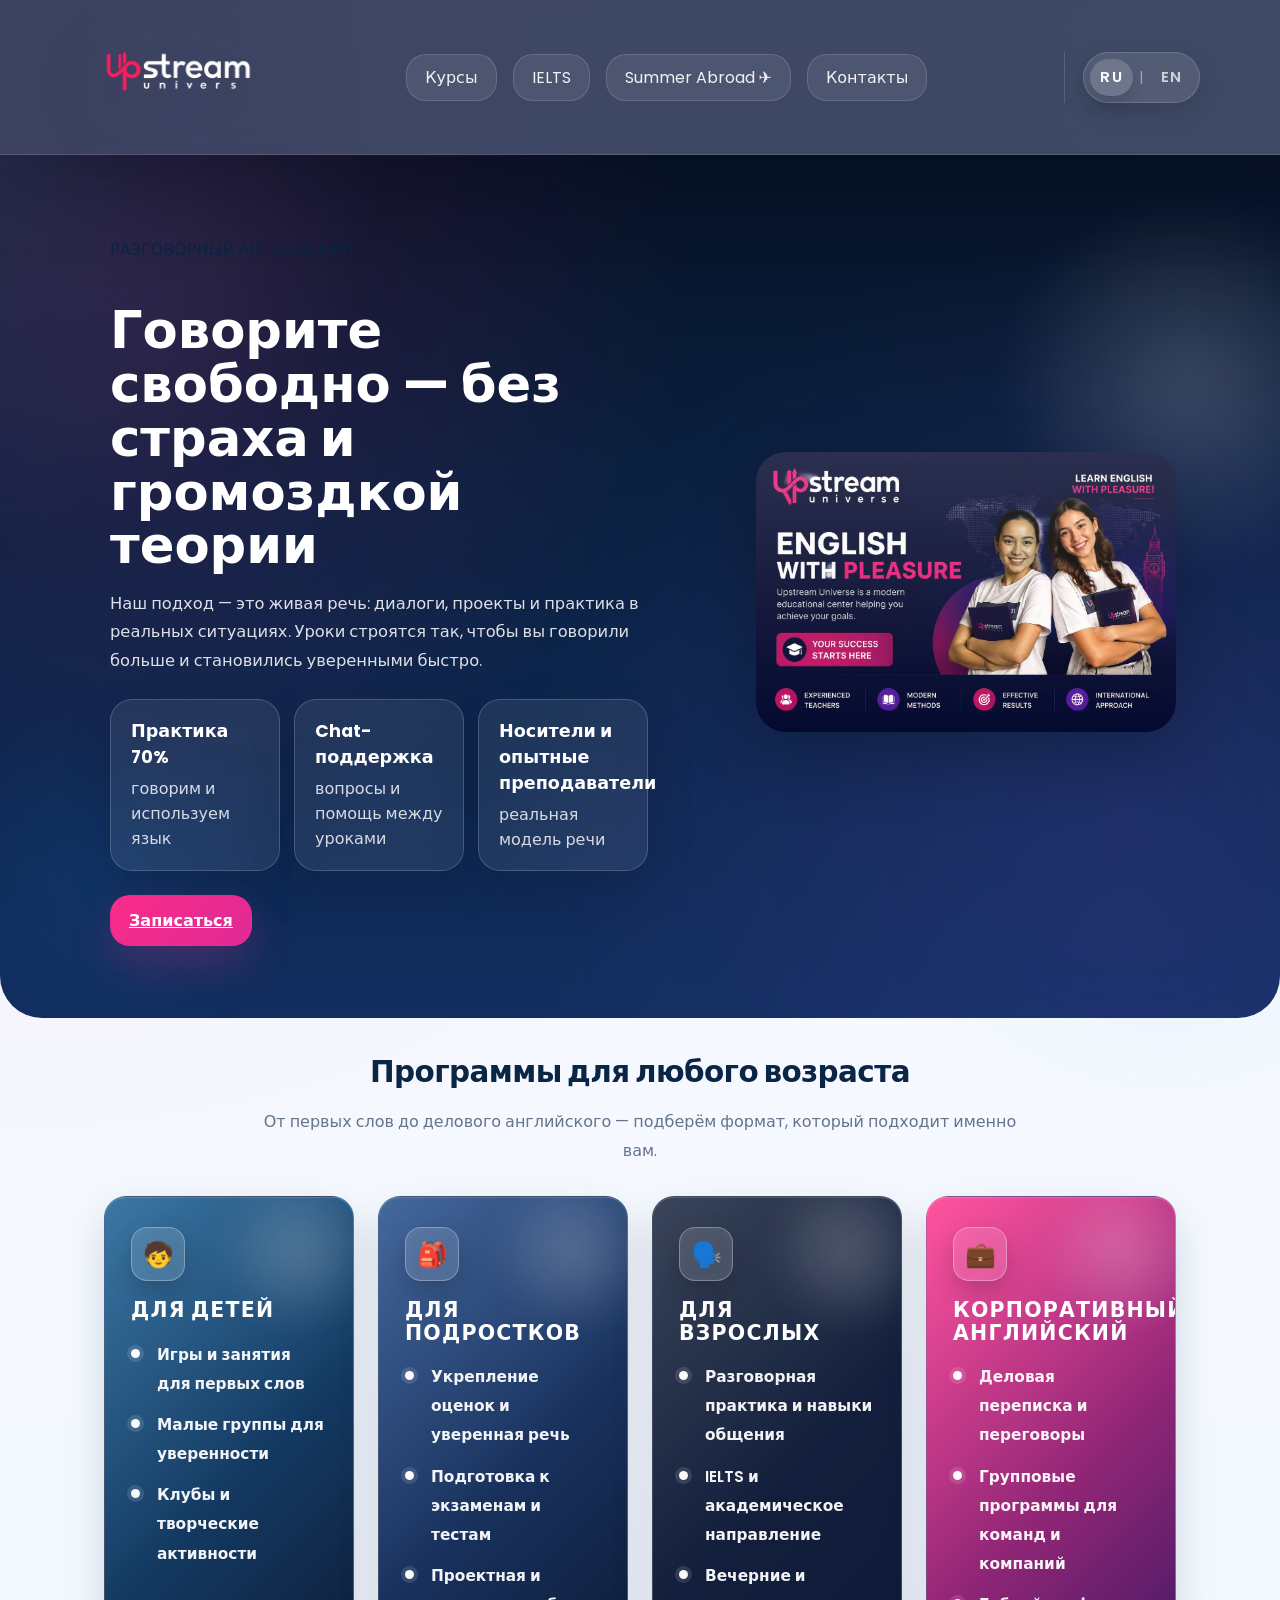
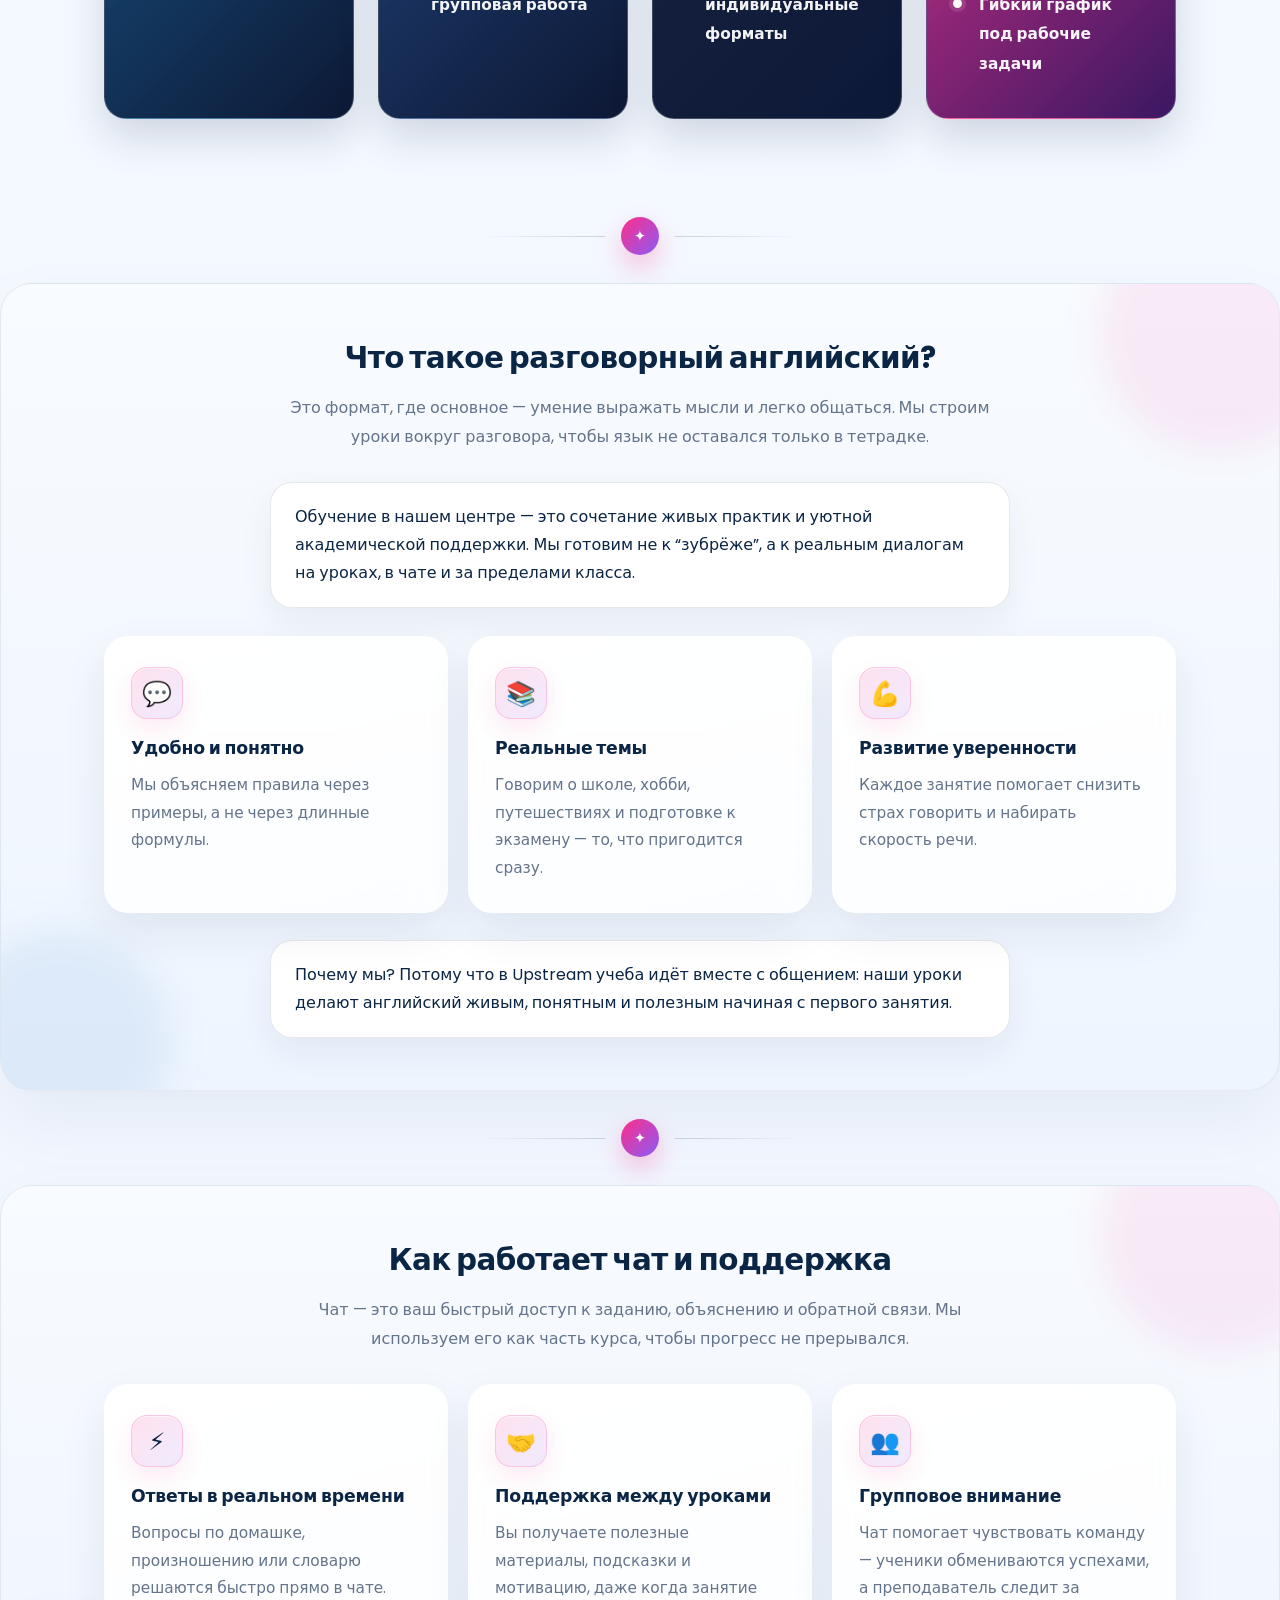
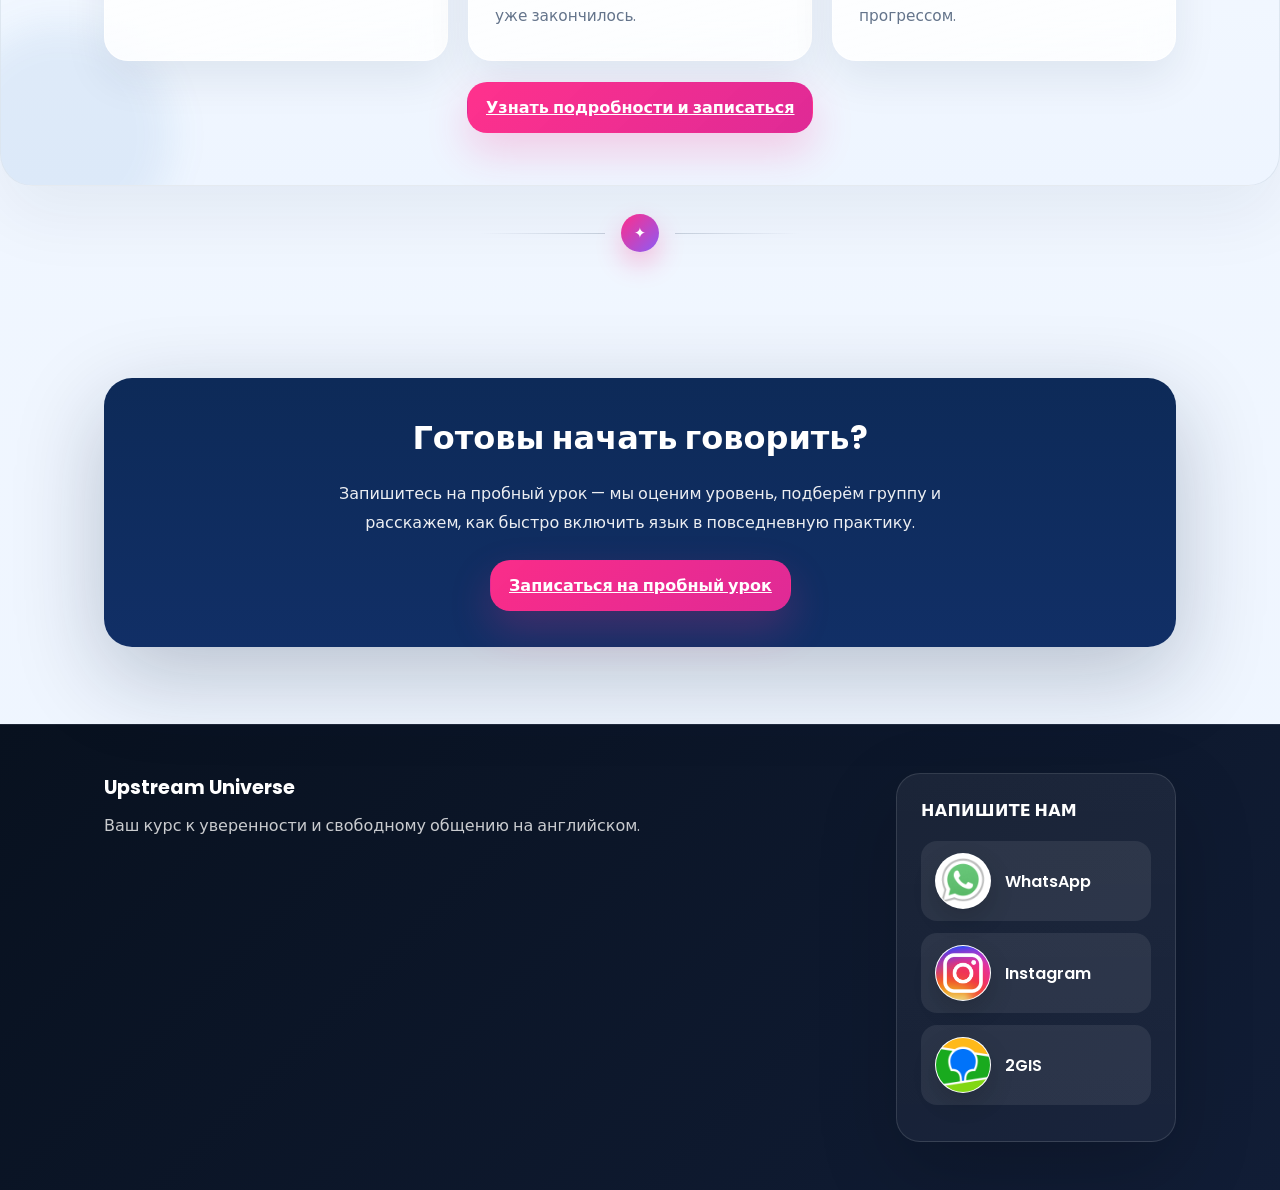
==== commit faa67a9f: "new" ====
--- a/english.html
+++ b/english.html
@@ -13,11 +13,18 @@
       <a class="logo" href="index.html">
         <img src="assets/logo.png" data-lang-alt-key="header.logoAlt" alt="Логотип Upstream" loading="eager" decoding="async">
       </a>
-      <button class="burger-toggle" id="burgerToggle" data-lang-aria-key="header.burgerMenuAria" aria-label="Открыть меню" aria-expanded="false">
-        <span></span>
-        <span></span>
-        <span></span>
-      </button>
+      <div class="header-actions">
+        <div class="lang-switcher" id="langSwitcher" role="button" tabindex="0" data-lang-aria-key="header.languageButtonAria" aria-label="Выбор языка">
+          <span class="lang-option is-active" data-lang="ru">RU</span>
+          <span class="lang-separator">|</span>
+          <span class="lang-option" data-lang="en">EN</span>
+        </div>
+        <button class="burger-toggle" id="burgerToggle" data-lang-aria-key="header.burgerMenuAria" aria-label="Открыть меню" aria-expanded="false">
+          <span></span>
+          <span></span>
+          <span></span>
+        </button>
+      </div>
       <nav class="nav" id="siteNav" data-lang-aria-key="header.navAria" aria-label="Main navigation">
         <a href="index.html#services" data-lang-key="header.courses">Курсы</a>
         <a href="ielts.html" data-lang-key="header.ielts">IELTS</a>
@@ -29,13 +36,6 @@
           <span class="lang-option" data-lang="en">EN</span>
         </div>
       </nav>
-      <div class="header-actions">
-        <div class="lang-switcher" id="langSwitcher" role="button" tabindex="0" data-lang-aria-key="header.languageButtonAria" aria-label="Выбор языка">
-          <span class="lang-option is-active" data-lang="ru">RU</span>
-          <span class="lang-separator">|</span>
-          <span class="lang-option" data-lang="en">EN</span>
-        </div>
-      </div>
     </div>
   </header>
 
@@ -61,8 +61,29 @@
 
     <section class="section programs-overview reveal">
       <div class="container">
+        <h2 class="section-title" data-lang-key="english.programs.title">Программы для любого возраста</h2>
+        <p class="section-subtitle" data-lang-key="english.programs.subtitle">От первых слов до делового английского — подберём формат, который подходит именно вам.</p>
         <div class="program-grid">
+          <div class="program-card card-blue">
+            <span class="program-icon" aria-hidden="true">🧒</span>
+            <h3 data-lang-key="english.program.children.title">Для детей</h3>
+            <ul>
+              <li data-lang-key="english.program.children.li1">Игры и занятия для первых слов</li>
+              <li data-lang-key="english.program.children.li2">Малые группы для уверенности</li>
+              <li data-lang-key="english.program.children.li3">Клубы и творческие активности</li>
+            </ul>
+          </div>
+          <div class="program-card card-yellow">
+            <span class="program-icon" aria-hidden="true">🎒</span>
+            <h3 data-lang-key="english.program.teenagers.title">Для подростков</h3>
+            <ul>
+              <li data-lang-key="english.program.teenagers.li1">Укрепление оценок и уверенная речь</li>
+              <li data-lang-key="english.program.teenagers.li2">Подготовка к экзаменам и тестам</li>
+              <li data-lang-key="english.program.teenagers.li3">Проектная и групповая работа</li>
+            </ul>
+          </div>
           <div class="program-card card-green">
+            <span class="program-icon" aria-hidden="true">🗣️</span>
             <h3 data-lang-key="english.program.adults.title">Для взрослых</h3>
             <ul>
               <li data-lang-key="english.program.adults.li1">Разговорная практика и навыки общения</li>
@@ -70,33 +91,20 @@
               <li data-lang-key="english.program.adults.li3">Вечерние и индивидуальные форматы</li>
             </ul>
           </div>
-          <div class="program-card card-yellow">
-            <h3 data-lang-key="english.program.school.title">Для школьников</h3>
-            <ul>
-              <li data-lang-key="english.program.school.li1">Укрепление оценок и уверенная речь</li>
-              <li data-lang-key="english.program.school.li2">Подготовка к экзаменам и тестам</li>
-              <li data-lang-key="english.program.school.li3">Проектная и групповая работа</li>
-            </ul>
-          </div>
-          <div class="program-card card-blue">
-            <h3 data-lang-key="english.program.children.title">Для детей</h3>
-            <ul>
-              <li data-lang-key="english.program.children.li1">Игры и занятия для первых слов</li>
-              <li data-lang-key="english.program.children.li2">Малые группы для уверенности</li>
-              <li data-lang-key="english.program.children.li3">Клубы и творческие активности</li>
-            </ul>
-          </div>
           <div class="program-card card-magenta">
-            <h3 data-lang-key="english.program.ielts.title">IELTS</h3>
-            <ul>
-              <li data-lang-key="english.program.ielts.li1">Целевые тренировки по модулям</li>
-              <li data-lang-key="english.program.ielts.li2">Экзаменационные симуляции и фидбек</li>
-              <li data-lang-key="english.program.ielts.li3">Персональный план до нужного балла</li>
-            </ul>
-          </div>
-        </div>
-      </div>
-    </section>
+            <span class="program-icon" aria-hidden="true">💼</span>
+            <h3 data-lang-key="english.program.corporate.title">Корпоративный английский</h3>
+            <ul>
+              <li data-lang-key="english.program.corporate.li1">Деловая переписка и переговоры</li>
+              <li data-lang-key="english.program.corporate.li2">Групповые программы для команд и компаний</li>
+              <li data-lang-key="english.program.corporate.li3">Гибкий график под рабочие задачи</li>
+            </ul>
+          </div>
+        </div>
+      </div>
+    </section>
+
+    <div class="section-divider reveal"><span>✦</span></div>
 
     <section class="section section-slate reveal">
       <div class="container">
@@ -105,14 +113,17 @@
         <div class="section-note" data-lang-key="english.section1.note">Обучение в нашем центре — это сочетание живых практик и уютной академической поддержки. Мы готовим не к “зубрёже”, а к реальным диалогам на уроках, в чате и за пределами класса.</div>
         <div class="info-grid">
           <div>
+            <span class="card-icon" aria-hidden="true">💬</span>
             <strong data-lang-key="english.info1.title">Удобно и понятно</strong>
             <p data-lang-key="english.info1.text">Мы объясняем правила через примеры, а не через длинные формулы.</p>
           </div>
           <div>
+            <span class="card-icon" aria-hidden="true">📚</span>
             <strong data-lang-key="english.info2.title">Реальные темы</strong>
             <p data-lang-key="english.info2.text">Говорим о школе, хобби, путешествиях и подготовке к экзамену — то, что пригодится сразу.</p>
           </div>
           <div>
+            <span class="card-icon" aria-hidden="true">💪</span>
             <strong data-lang-key="english.info3.title">Развитие уверенности</strong>
             <p data-lang-key="english.info3.text">Каждое занятие помогает снизить страх говорить и набирать скорость речи.</p>
           </div>
@@ -122,6 +133,8 @@
         </div>
       </div>
     </section>
+
+    <div class="section-divider reveal"><span>✦</span></div>
 
     <section class="section section-slate reveal">
       <div class="container">
@@ -129,14 +142,17 @@
         <p class="section-subtitle" data-lang-key="english.section2.subtitle">Чат — это ваш быстрый доступ к заданию, объяснению и обратной связи. Мы используем его как часть курса, чтобы прогресс не прерывался.</p>
         <div class="info-grid">
           <div>
+            <span class="card-icon" aria-hidden="true">⚡</span>
             <strong data-lang-key="english.info4.title">Ответы в реальном времени</strong>
             <p data-lang-key="english.info4.text">Вопросы по домашке, произношению или словарю решаются быстро прямо в чате.</p>
           </div>
           <div>
+            <span class="card-icon" aria-hidden="true">🤝</span>
             <strong data-lang-key="english.info5.title">Поддержка между уроками</strong>
             <p data-lang-key="english.info5.text">Вы получаете полезные материалы, подсказки и мотивацию, даже когда занятие уже закончилось.</p>
           </div>
           <div>
+            <span class="card-icon" aria-hidden="true">👥</span>
             <strong data-lang-key="english.info6.title">Групповое внимание</strong>
             <p data-lang-key="english.info6.text">Чат помогает чувствовать команду — ученики обмениваются успехами, а преподаватель следит за прогрессом.</p>
           </div>
@@ -146,6 +162,8 @@
         </div>
       </div>
     </section>
+
+    <div class="section-divider reveal"><span>✦</span></div>
 
     <section class="section reveal">
       <div class="container">
--- a/styles.css
+++ b/styles.css
@@ -130,13 +130,13 @@
 .burger-toggle.active span:nth-child(1){transform:translateY(7px) rotate(45deg)}
 .burger-toggle.active span:nth-child(2){opacity:0}
 .burger-toggle.active span:nth-child(3){transform:translateY(-7px) rotate(-45deg)}
-.nav{display:flex;align-items:center;justify-content:center;gap:16px;flex:1;margin:0 16px;flex-wrap:nowrap;white-space:nowrap}
+.nav{display:flex;align-items:center;justify-content:center;gap:16px;flex:1;margin:0 16px;flex-wrap:nowrap;white-space:nowrap;order:2}
 .nav a{display:inline-flex;align-items:center;justify-content:center;min-height:44px;padding:10px 18px;border-radius:20px;text-decoration:none;color:rgba(255,255,255,0.92);background:rgba(255,255,255,0.08);border:1px solid rgba(255,255,255,0.14);transition:transform .3s ease,background .3s ease,color .3s ease,box-shadow .3s ease;box-shadow:0 0 0 rgba(255,255,255,0)}
 .nav a:hover{color:#fff;background:rgba(255,255,255,0.16);transform:translateY(-1px) scale(1.02);box-shadow:0 12px 30px rgba(255,255,255,0.16)}
 .nav a:focus-visible{outline:2px solid rgba(255,255,255,0.5);outline-offset:4px}
 .mobile-nav-overlay{position:fixed;inset:0;background:rgba(2,8,23,0.54);opacity:0;pointer-events:none;transition:opacity .3s ease;z-index:55}
 .mobile-nav-overlay.visible{opacity:1;pointer-events:auto}
-.header-actions{display:flex;align-items:center;gap:10px;flex-shrink:0;margin-left:auto;padding-left:18px;border-left:1px solid rgba(255,255,255,0.14)}
+.header-actions{display:flex;align-items:center;gap:10px;flex-shrink:0;margin-left:auto;padding-left:18px;border-left:1px solid rgba(255,255,255,0.14);order:3}
 .lang-switcher,.nav-lang-switcher{position:relative;display:inline-flex;align-items:center;justify-content:center;gap:6px;padding:6px;border-radius:999px;border:1px solid rgba(255,255,255,0.16);color:#fff;background:rgba(255,255,255,0.10);font-size:.92rem;cursor:pointer;white-space:nowrap;letter-spacing:.08em;box-shadow:0 10px 24px rgba(0,0,0,0.12);transition:transform .25s ease,background .25s ease,box-shadow .25s ease}
 .lang-switcher:hover,.nav-lang-switcher:hover{transform:translateY(-1px);background:rgba(255,255,255,0.16);box-shadow:0 14px 30px rgba(255,255,255,0.14)}
 .lang-option{position:relative;z-index:1;display:inline-flex;align-items:center;justify-content:center;min-width:42px;padding:8px 10px;border-radius:999px;color:rgba(255,255,255,0.72);font-weight:600;transition:color .25s ease,transform .25s ease,background .25s ease,box-shadow .25s ease}
@@ -149,32 +149,114 @@
     background:rgba(9,24,58,0.95);
     box-shadow:0 18px 42px rgba(2,9,28,0.28);
   }
-  .container{padding:0 18px}
-  .header-inner{padding:12px 0;min-height:auto}
-  .burger-toggle{display:flex}
-  .nav{position:fixed;top:0;left:0;bottom:0;width:min(84vw,320px);display:flex;flex-direction:column;align-items:flex-start;gap:12px;background:linear-gradient(180deg,#08111f 0%,#13264e 100%);padding:92px 20px 24px;border-right:1px solid rgba(255,255,255,0.12);box-shadow:0 28px 60px rgba(0,0,0,0.28);backdrop-filter:blur(14px);transform:translateX(-100%);opacity:0;pointer-events:none;transition:transform .35s cubic-bezier(.2,.9,.2,1),opacity .35s ease;z-index:60}
+  .container{padding:0 16px}
+  .header-inner{
+    display:flex;
+    align-items:center;
+    justify-content:space-between;
+    padding:0;
+    min-height:74px;
+    gap:8px;
+  }
+  .logo{
+    display:flex;
+    align-items:center;
+    flex-shrink:0;
+    margin-right:0;
+    order:1;
+    align-self:center;
+  }
+  .logo img{height:84px;max-height:84px;filter:drop-shadow(0 10px 22px rgba(11,37,69,0.22))}
+  .header-actions{
+    display:flex;
+    align-items:center;
+    justify-content:flex-end;
+    gap:8px;
+    margin-left:auto;
+    padding-left:0;
+    border-left:0;
+    flex-shrink:0;
+    order:2;
+    align-self:center;
+  }
+  .header-actions .lang-switcher{
+    order:1;
+  }
+  .header-actions .burger-toggle{
+    order:2;
+    margin-left:0;
+  }
+  .burger-toggle{
+    display:flex;
+    align-items:center;
+    justify-content:center;
+    width:38px;
+    height:38px;
+    padding:0;
+    margin:0;
+    background:transparent;
+    border:0;
+    border-radius:0;
+    box-shadow:none;
+    backdrop-filter:none;
+    order:3;
+    align-self:center;
+  }
+  .burger-toggle span{
+    width:20px;
+    height:2px;
+    background:#fff;
+    border-radius:999px;
+  }
+  .burger-toggle span + span{margin-top:4px}
+  .burger-toggle.active span:nth-child(1){transform:translateY(6px) rotate(45deg)}
+  .burger-toggle.active span:nth-child(2){opacity:0}
+  .burger-toggle.active span:nth-child(3){transform:translateY(-6px) rotate(-45deg)}
+  .nav{position:fixed;top:0;right:0;bottom:0;width:min(84vw,320px);display:flex;flex-direction:column;align-items:flex-start;gap:12px;background:linear-gradient(180deg,#08111f 0%,#13264e 100%);padding:92px 20px 24px;border-left:1px solid rgba(255,255,255,0.12);box-shadow:0 28px 60px rgba(0,0,0,0.28);backdrop-filter:blur(14px);transform:translateX(100%);opacity:0;pointer-events:none;transition:transform .35s cubic-bezier(.2,.9,.2,1),opacity .35s ease;z-index:60}
   .nav.open{transform:translateX(0);opacity:1;pointer-events:auto}
   .nav a{width:100%;padding:14px 16px;border-radius:18px;justify-content:flex-start}
-  .header-actions{display:none}
-  .nav-lang-switcher{display:inline-flex;margin-top:8px}
+  .lang-switcher,
+  .nav-lang-switcher{
+    padding:4px 6px;
+    border:0;
+    background:transparent;
+    box-shadow:none;
+    gap:4px;
+  }
+  .lang-switcher:hover,
+  .nav-lang-switcher:hover{transform:none;background:transparent;box-shadow:none}
+  .lang-option{
+    min-width:auto;
+    padding:4px 2px;
+    font-size:.9rem;
+    color:rgba(255,255,255,0.82);
+  }
+  .lang-option.is-active{background:transparent;color:#fff;font-weight:700}
+  .nav-lang-switcher{display:none}
 }
 
 @media(max-width:760px){
   .hero{padding:44px 0 36px}
   .hero-inner{flex-direction:column;gap:24px;align-items:stretch}
   .hero-copy{max-width:none}
-  .hero-copy h1{font-size:clamp(2.1rem,7vw,2.8rem);line-height:1.08;margin-bottom:14px}
+  .hero-copy h1{font-size:clamp(1.65rem,5.6vw,2.15rem);line-height:1.2;margin-bottom:12px}
   .hero-copy p{font-size:0.98rem;line-height:1.7}
   .hero-ctas{flex-direction:column;align-items:stretch}
   .hero-panel{width:100%;max-width:none}
-  .hero-highlights{grid-template-columns:1fr}
+  .hero-inner .hero-panel{animation:heroFadeUp .8s cubic-bezier(.22,1,.36,1) .15s both}
+  .hero-highlights{grid-template-columns:repeat(3,1fr);gap:10px}
+  .hero-highlights div{padding:14px 10px}
+  .hero-stat-icon{font-size:17px;margin-bottom:6px}
+  .hero-highlights strong{font-size:17px}
+  .hero-highlights span{font-size:.76rem}
   .section{padding:60px 0}
   .section-title{font-size:clamp(1.5rem,5.5vw,1.9rem)}
   .section-subtitle{font-size:0.96rem;line-height:1.7;margin-bottom:22px}
   .programs-overview .program-grid{grid-template-columns:1fr;gap:16px}
   .programs-overview .program-card{min-height:auto;padding:22px 20px}
-  .course-grid{grid-template-columns:1fr;gap:16px}
-  .course-grid .course-card{padding:24px 20px}
+  .course-grid{grid-template-columns:1fr;gap:22px}
+  .course-card-media{height:158px}
+  .course-card-body{padding:32px 20px 20px}
   .promo-card{grid-template-columns:1fr;padding:24px 20px;gap:18px}
   .promo-copy h2{font-size:clamp(1.4rem,5.2vw,1.8rem)}
   .promo-actions{flex-direction:column;align-items:stretch}
@@ -192,8 +274,11 @@
   .logo img{height:96px}
   .hero-badge{padding:9px 14px;font-size:12px}
   .btn{min-height:44px;padding:11px 16px;font-size:0.95rem}
-  .course-grid .course-card,.programs-overview .program-card,.promo-card,.camp-card,.location-info,.footer-card{border-radius:18px}
-  .programs-overview .program-card li,.course-grid .course-card p{font-size:0.94rem}
+  .course-card,.programs-overview .program-card,.promo-card,.camp-card,.location-info,.footer-card{border-radius:18px}
+  .programs-overview .program-card li,.course-card-body p{font-size:0.88rem}
+  .course-card-media{height:140px}
+  .course-card-icon{width:40px;height:40px;font-size:1rem;bottom:-18px;left:16px}
+  .course-card-body{padding:28px 16px 18px}
   .section{padding:54px 0}
 }
 .btn{display:inline-flex;align-items:center;justify-content:center;min-height:46px;padding:12px 18px;border-radius:20px;font-weight:600;position:relative;overflow:hidden;transition:transform .3s ease,box-shadow .3s ease,background .3s ease,color .3s ease,border-color .3s ease;box-shadow:0 10px 24px rgba(11,37,69,0.10);border:1px solid transparent;will-change:transform,box-shadow}
@@ -208,26 +293,90 @@
 .btn-outline:hover{background:rgba(255,45,138,0.10);box-shadow:0 12px 30px rgba(255,45,138,0.16)}
 
 .hero{
-  padding:60px 0;
-  background:linear-gradient(180deg,#0e1533,#121a3c);
-}
-.hero-inner{display:flex;gap:36px;align-items:center;justify-content:space-between}
+  position:relative;
+  padding:64px 0;
+  background:linear-gradient(135deg,#0a1230 0%,#121a3c 45%,#1a1140 100%);
+  background-size:220% 220%;
+  animation:heroGradientShift 18s ease-in-out infinite;
+  overflow:hidden;
+  isolation:isolate;
+}
+@keyframes heroGradientShift{
+  0%,100%{background-position:0% 50%}
+  50%{background-position:100% 50%}
+}
+.hero::before,
+.hero::after{
+  content:"";
+  position:absolute;
+  border-radius:50%;
+  filter:blur(110px);
+  pointer-events:none;
+  z-index:-1;
+  opacity:.4;
+  animation:heroGlowDrift 15s ease-in-out infinite;
+}
+.hero::before{
+  width:34vw;height:34vw;
+  top:-14%;left:-6%;
+  background:radial-gradient(circle,rgba(255,45,138,0.24),transparent 70%);
+}
+.hero::after{
+  width:30vw;height:30vw;
+  bottom:-18%;right:-4%;
+  background:radial-gradient(circle,rgba(139,92,246,0.2),transparent 70%);
+  animation-delay:-7s;
+}
+@keyframes heroGlowDrift{
+  0%,100%{transform:translate3d(0,0,0) scale(1)}
+  50%{transform:translate3d(18px,-16px,0) scale(1.08)}
+}
+.hero-particles{display:none;position:absolute;inset:0;overflow:hidden;pointer-events:none;z-index:0}
+.hero-particles span{position:absolute;width:4px;height:4px;border-radius:50%;background:rgba(255,255,255,0.65);box-shadow:0 0 14px 3px rgba(255,255,255,0.3);opacity:0;animation:heroParticlePulse 8s ease-in-out infinite}
+.hero-particles span:nth-child(1){top:14%;left:8%;animation-delay:0s}
+.hero-particles span:nth-child(2){top:24%;left:82%;animation-delay:1.3s}
+.hero-particles span:nth-child(3){top:68%;left:16%;animation-delay:2.6s}
+.hero-particles span:nth-child(4){top:78%;left:68%;animation-delay:3.9s}
+.hero-particles span:nth-child(5){top:42%;left:48%;animation-delay:5.2s}
+.hero-particles span:nth-child(6){top:56%;left:90%;animation-delay:.7s}
+@keyframes heroParticlePulse{
+  0%,100%{opacity:0;transform:translateY(0) scale(.8)}
+  50%{opacity:.8;transform:translateY(-16px) scale(1.2)}
+}
+.hero-inner{position:relative;z-index:1;display:flex;gap:36px;align-items:center;justify-content:space-between}
 .hero-copy{flex:1;max-width:620px;color:#fff}
-.hero-badge{display:inline-flex;align-items:center;gap:10px;padding:10px 22px;border-radius:999px;background:rgba(255,45,138,0.18);color:#fff;font-weight:700;text-transform:uppercase;letter-spacing:.08em;margin-bottom:18px;font-size:13px;backdrop-filter:blur(10px);box-shadow:0 12px 30px rgba(255,45,138,0.12)}
-.hero-copy h1{font-size:clamp(2.7rem,4.2vw,3.7rem);line-height:1.05;margin:0 0 18px;color:#fff;letter-spacing:-.02em;text-shadow:0 10px 30px rgba(0,0,0,0.14)}
-.hero-copy p{color:rgba(255,255,255,0.78);margin:0 0 26px;font-size:1.02rem;line-height:1.8}
+.hero-copy h1{font-size:clamp(2.1rem,3.1vw,2.85rem);line-height:1.16;margin:0 0 16px;color:#fff;letter-spacing:-.015em;font-weight:700;text-shadow:0 10px 30px rgba(0,0,0,0.14)}
+.hero-inner .hero-copy h1{animation-delay:.1s}
+.hero-title-highlight{background:linear-gradient(135deg,#ff2d8a,#c084fc);-webkit-background-clip:text;background-clip:text;color:transparent;filter:drop-shadow(0 0 14px rgba(255,45,138,0.35))}
+.hero-copy p{color:rgba(255,255,255,0.78);margin:0 0 24px;font-size:1.02rem;line-height:1.75;max-width:540px}
+.hero-inner .hero-copy p{animation:heroFadeUp .7s cubic-bezier(.22,1,.36,1) .22s both}
 .hero-ctas{display:flex;flex-wrap:wrap;gap:12px;margin-bottom:24px}
-.hero-highlights{display:grid;grid-template-columns:repeat(auto-fit,minmax(160px,1fr));gap:14px;margin-bottom:24px}
-.hero-highlights div{background:rgba(255,255,255,0.08);padding:18px 16px;border-radius:18px;backdrop-filter:blur(10px);transition:transform .28s ease,background .28s ease,box-shadow .28s ease;box-shadow:0 10px 24px rgba(0,0,0,0.08)}
-.hero-highlights div:hover{transform:translateY(-5px) scale(1.02);background:rgba(255,255,255,0.12);box-shadow:0 16px 36px rgba(0,0,0,0.14)}
-.hero-highlights strong{display:block;font-size:24px;color:#fff;margin-bottom:8px}
-.hero-highlights span{display:block;color:rgba(255,255,255,0.75)}
-.hero-panel{display:grid;gap:18px;width:420px;max-width:100%}
-.hero-panel-top{background:#fff;border-radius:28px;overflow:hidden;box-shadow:0 30px 80px rgba(0,0,0,0.18)}
+.hero-inner .hero-ctas{animation:heroFadeUp .7s cubic-bezier(.22,1,.36,1) .5s both}
+.hero-inner .hero-ctas .btn{padding:14px 26px;border-radius:999px;font-size:1rem;letter-spacing:.005em}
+.hero-inner .hero-ctas .btn-primary{box-shadow:0 20px 50px rgba(255,45,138,0.3)}
+.hero-inner .hero-ctas .btn-primary:hover{transform:translateY(-4px) scale(1.02);box-shadow:0 26px 60px rgba(255,45,138,0.42)}
+.hero-inner .hero-ctas .btn-outline:hover{transform:translateY(-4px) scale(1.02);box-shadow:0 18px 44px rgba(255,255,255,0.14)}
+.hero-highlights{display:grid;grid-template-columns:repeat(3,1fr);gap:14px;margin-bottom:24px}
+.hero-inner .hero-highlights div{animation:heroFadeUp .6s cubic-bezier(.22,1,.36,1) both}
+.hero-inner .hero-highlights div:nth-child(1){animation-delay:.34s}
+.hero-inner .hero-highlights div:nth-child(2){animation-delay:.4s}
+.hero-inner .hero-highlights div:nth-child(3){animation-delay:.46s}
+.hero-highlights div{background:rgba(255,255,255,0.07);padding:20px 16px;border-radius:18px;backdrop-filter:blur(10px);transition:transform .32s ease,background .32s ease,box-shadow .32s ease;box-shadow:0 10px 24px rgba(0,0,0,0.1),inset 0 1px 0 rgba(255,255,255,0.08)}
+.hero-highlights div:hover{transform:translateY(-6px) scale(1.02);background:rgba(255,255,255,0.11);box-shadow:0 22px 46px rgba(2,9,28,0.3),0 0 26px rgba(255,45,138,0.22)}
+.hero-stat-icon{display:block;font-size:20px;margin-bottom:8px;line-height:1}
+.hero-highlights strong{display:block;font-size:22px;color:#fff;margin-bottom:6px}
+.hero-highlights span{display:block;color:rgba(255,255,255,0.75);font-size:.88rem}
+.hero-panel{display:grid;gap:18px;width:460px;max-width:100%;position:relative}
+.hero-inner .hero-panel{opacity:0;animation:heroPanelIn .8s cubic-bezier(.22,1,.36,1) .2s forwards}
+.hero-panel::before{content:"";position:absolute;inset:-14px;background:radial-gradient(circle at 30% 25%,rgba(255,45,138,0.2),transparent 62%),radial-gradient(circle at 80% 80%,rgba(139,92,246,0.16),transparent 65%);filter:blur(38px);z-index:-1;border-radius:40px;opacity:.65}
+.hero-panel-top{background:#fff;border-radius:34px;overflow:hidden;box-shadow:0 26px 70px rgba(2,9,28,0.28),0 0 0 1px rgba(255,255,255,0.06)}
 .hero-panel-top img,.camp-photo img,.detail-image-card img,.map-small,.summer-hero-visual img,.result-card img,.summer-card img{width:100%;display:block;transition:transform .45s ease,filter .45s ease,box-shadow .45s ease}
 .hero-panel-top:hover img,.camp-photo:hover img,.detail-image-card:hover img,.map-card:hover .map-small,.summer-hero-visual:hover img,.result-card:hover img,.summer-card:hover img{transform:scale(1.03);filter:saturate(1.04)}
-.hero-panel-bottom{background:#0b2545;padding:24px 18px;border-radius:28px;color:#fff;box-shadow:0 20px 60px rgba(0,0,0,0.15)}
+.hero-panel-top:hover img{transform:scale(1.02)}
+.hero-panel-bottom{background:#0b2545;padding:24px 18px;border-radius:34px;color:#fff;box-shadow:0 20px 60px rgba(0,0,0,0.15)}
 .hero-panel-bottom p{margin:0;font-size:16px;line-height:1.75}
+@keyframes heroFadeUp{0%{opacity:0;transform:translateY(18px)}100%{opacity:1;transform:translateY(0)}}
+@keyframes heroPanelIn{0%{opacity:0;transform:translateX(30px)}100%{opacity:1;transform:translateX(0)}}
 
 .section{padding:78px 0;position:relative}
 .section-title{font-size:clamp(1.8rem,2.3vw,2.25rem);color:var(--navy);margin:0 0 14px;text-align:center;font-weight:700;letter-spacing:-.02em}
@@ -256,6 +405,12 @@
 .programs-overview .card-yellow{background:linear-gradient(135deg,rgba(29,72,136,0.96) 0%,rgba(8,19,48,0.98) 100%)}
 .programs-overview .card-blue{background:linear-gradient(135deg,rgba(18,90,145,0.96) 0%,rgba(8,20,49,0.98) 100%)}
 .programs-overview .card-magenta{background:linear-gradient(135deg,rgba(255,45,138,0.95) 0%,rgba(54,19,95,0.98) 100%)}
+.programs-overview .card-green:hover{box-shadow:0 30px 74px rgba(45,127,249,0.22), inset 0 1px 0 rgba(255,255,255,0.22)}
+.programs-overview .card-yellow:hover{box-shadow:0 30px 74px rgba(56,142,235,0.24), inset 0 1px 0 rgba(255,255,255,0.22)}
+.programs-overview .card-blue:hover{box-shadow:0 30px 74px rgba(45,159,235,0.26), inset 0 1px 0 rgba(255,255,255,0.22)}
+.programs-overview .card-magenta:hover{box-shadow:0 30px 74px rgba(255,45,138,0.32), inset 0 1px 0 rgba(255,255,255,0.22)}
+.programs-overview .program-icon{display:inline-flex;align-items:center;justify-content:center;width:54px;height:54px;border-radius:16px;background:rgba(255,255,255,0.16);border:1px solid rgba(255,255,255,0.28);font-size:1.55rem;margin-bottom:18px;backdrop-filter:blur(6px);box-shadow:0 10px 24px rgba(0,0,0,0.18);transition:transform .35s cubic-bezier(.2,.8,.2,1)}
+.programs-overview .program-card:hover .program-icon{transform:scale(1.1) rotate(-6deg)}
 
 @media(max-width:1000px){
   .programs-overview .program-grid{grid-template-columns:repeat(2,1fr)}
@@ -265,16 +420,32 @@
   .programs-overview .program-card{min-height:200px;padding:20px}
 }
 
-.course-grid{display:grid;grid-template-columns:repeat(auto-fit,minmax(240px,1fr));gap:20px;margin-top:18px}
-.course-grid .course-card{position:relative;overflow:hidden;background:linear-gradient(145deg,#102548 0%,#163a63 100%);color:#fff;padding:32px 28px;border-radius:24px;border:1px solid rgba(255,255,255,0.14);box-shadow:0 24px 64px rgba(11,37,69,0.18);transition:transform .38s cubic-bezier(.2,.7,.2,1),box-shadow .38s ease,border-color .38s ease,background .38s ease;transform-origin:center}
-.course-grid .course-card::before{content:"";position:absolute;top:-50px;right:-40px;width:140px;height:140px;border-radius:50%;background:rgba(255,255,255,0.12);transition:transform .38s ease}
-.course-grid .course-card:hover{transform:translateY(-10px) scale(1.012);box-shadow:0 34px 84px rgba(11,37,69,0.24);border-color:rgba(255,255,255,0.24)}
-.course-grid .course-card:hover::before{transform:scale(1.08)}
-.course-grid .course-card h3{margin:0 0 12px;color:#fff;font-size:1.28rem;line-height:1.25}
-.course-grid .course-card p{margin:0;color:rgba(255,255,255,0.88);line-height:1.75;font-size:0.99rem}
-.course-grid .course-icon{width:52px;height:52px;border-radius:18px;background:rgba(255,255,255,0.16);display:flex;align-items:center;justify-content:center;font-weight:700;color:#fff;margin-bottom:16px;font-size:0.95rem;box-shadow:inset 0 0 0 rgba(255,255,255,0);transition:transform .38s ease,background .38s ease,box-shadow .38s ease}
-.course-grid .course-card:hover .course-icon{transform:translateY(-2px) scale(1.01);background:rgba(255,255,255,0.22);box-shadow:0 10px 22px rgba(0,0,0,0.14)}
-.course-card .btn-small{margin-top:24px;padding:12px 16px;font-size:.95rem}
+.course-grid{display:grid;grid-template-columns:repeat(3,1fr);gap:36px;margin-top:40px}
+.course-grid .course-card{position:relative;display:flex;flex-direction:column;overflow:hidden;background:linear-gradient(160deg,#0b1730 0%,#102247 55%,#170f34 100%);border:1px solid rgba(255,255,255,0.08);border-radius:26px;box-shadow:0 20px 50px rgba(2,9,28,0.32);transition:transform .38s cubic-bezier(.2,.8,.2,1),box-shadow .38s cubic-bezier(.2,.8,.2,1),border-color .38s ease}
+.course-grid .course-card:hover{transform:translateY(-10px);box-shadow:0 30px 64px rgba(255,45,138,0.22),0 22px 54px rgba(45,127,249,0.16),0 18px 46px rgba(2,9,28,0.4);border-color:rgba(255,255,255,0.22)}
+.course-card-media{position:relative;height:182px;overflow:hidden;background:#0b1730}
+.course-card-media img{width:100%;height:100%;object-fit:cover;display:block;transform:scale(1);transition:transform .5s cubic-bezier(.2,.8,.2,1)}
+.course-card:hover .course-card-media img{transform:scale(1.08)}
+.course-card-media::after{content:"";position:absolute;inset:0;background:linear-gradient(180deg,rgba(9,17,38,0.04) 0%,rgba(9,17,38,0.42) 55%,rgba(8,13,28,0.92) 100%)}
+.course-card-icon{position:absolute;left:22px;bottom:-20px;width:46px;height:46px;border-radius:14px;display:flex;align-items:center;justify-content:center;background:linear-gradient(135deg,#ff2d8a,#c81866);box-shadow:0 14px 28px rgba(255,45,138,0.4);font-size:1.2rem;z-index:2;border:2px solid rgba(255,255,255,0.2);transition:transform .35s ease,box-shadow .35s ease}
+.course-card:hover .course-card-icon{transform:translateY(-3px) scale(1.05);box-shadow:0 18px 34px rgba(255,45,138,0.5)}
+.course-card-body{padding:34px 24px 24px;position:relative;z-index:1;display:flex;flex-direction:column;flex:1}
+.course-card-body h3{margin:0 0 8px;color:#fff;font-size:1.18rem;font-weight:700;letter-spacing:.005em;line-height:1.28}
+.course-card-body p{margin:0 0 18px;color:rgba(255,255,255,0.68);line-height:1.6;font-size:.9rem;flex:1}
+.course-card-link{display:inline-flex;align-items:center;gap:8px;align-self:flex-start;padding:9px 16px;border-radius:999px;background:rgba(255,255,255,0.06);border:1px solid rgba(255,255,255,0.14);color:#ff9fc9;font-weight:700;font-size:.88rem;text-decoration:none;transition:gap .3s ease,color .3s ease,background .3s ease,border-color .3s ease,box-shadow .3s ease}
+.course-card-arrow{display:inline-block;transition:transform .3s ease}
+.course-card-link:hover{color:#fff;gap:12px;background:linear-gradient(135deg,rgba(255,45,138,0.9),rgba(200,24,102,0.9));border-color:rgba(255,255,255,0.3);box-shadow:0 10px 24px rgba(255,45,138,0.35)}
+.course-card-link:hover .course-card-arrow{transform:translateX(3px)}
+.course-card-link:focus-visible{outline:2px solid rgba(255,111,179,0.6);outline-offset:4px;border-radius:999px}
+.reveal.visible .course-grid .course-card:nth-child(1){animation-delay:0s}
+.reveal.visible .course-grid .course-card:nth-child(2){animation-delay:.1s}
+.reveal.visible .course-grid .course-card:nth-child(3){animation-delay:.2s}
+.reveal.visible .course-grid .course-card:nth-child(4){animation-delay:.3s}
+.reveal.visible .course-grid .course-card:nth-child(5){animation-delay:.4s}
+.reveal.visible .course-grid .course-card:nth-child(6){animation-delay:.5s}
+@media(max-width:980px){
+  .course-grid{grid-template-columns:repeat(2,1fr);gap:26px}
+}
 .btn-small{border-radius:18px}
 
 .promo-card{display:grid;grid-template-columns:1.15fr .85fr;gap:24px;align-items:center;padding:30px 32px;border-radius:28px;background:linear-gradient(135deg,#0b1533 0%,#13264e 55%,#163765 100%);box-shadow:0 28px 80px rgba(11,37,69,0.18);border:1px solid rgba(255,255,255,0.12);position:relative;overflow:hidden;transition:transform .28s ease,box-shadow .28s ease}
@@ -302,6 +473,7 @@
 .camp-card h2{margin-top:0;margin-bottom:10px;color:#fff;font-size:1.8rem}
 .camp-card p,.camp-card .camp-list{color:rgba(255,255,255,0.92)}
 .camp-card a{color:#fff;text-decoration:underline}
+.camp-card .btn{display:inline-flex;margin-top:18px;text-decoration:none}
 .camp-list{margin:10px 0 12px 18px;padding:0;line-height:1.7}
 .camp-list li{margin-bottom:6px}
 
@@ -375,9 +547,17 @@
   .footer-inner{flex-direction:column;align-items:flex-start}
 }
 
-.detail-hero{padding:70px 0 50px;background:radial-gradient(circle at top left, rgba(120, 188, 255, 0.14), transparent 25%),linear-gradient(180deg,#071226 0%,#091f3e 35%,#112e5f 100%);position:relative;overflow:hidden;}
+.detail-hero{padding:70px 0 60px;background:radial-gradient(circle at 12% 18%, rgba(255,45,138,0.12), transparent 40%),radial-gradient(circle at top left, rgba(120, 188, 255, 0.14), transparent 25%),radial-gradient(circle at 88% 78%, rgba(139,92,246,0.14), transparent 46%),linear-gradient(180deg,#071226 0%,#091f3e 35%,#112e5f 100%);position:relative;overflow:hidden;border-radius:0 0 42px 42px;}
 .detail-hero::before{content:"";position:absolute;right:-120px;top:20px;width:420px;height:420px;background:radial-gradient(circle, rgba(255,255,255,0.18), transparent 65%);filter:blur(18px);pointer-events:none;}
 .detail-hero::after{content:"";position:absolute;left:-80px;bottom:-40px;width:360px;height:360px;background:radial-gradient(circle, rgba(22,101,178,0.16), transparent 70%);filter:blur(18px);pointer-events:none;}
+.detail-hero + .section{margin-top:-46px;position:relative;z-index:2}
+
+.section-divider{display:flex;align-items:center;justify-content:center;gap:16px;margin:0 auto 8px;max-width:320px;padding:20px 0;opacity:0;transform:translateY(10px)}
+.section-divider.visible{animation:fadeUp .6s ease both}
+.section-divider::before,.section-divider::after{content:"";flex:1;height:1px;background:linear-gradient(90deg,transparent,rgba(11,37,69,0.18))}
+.section-divider::after{background:linear-gradient(90deg,rgba(11,37,69,0.18),transparent)}
+.section-divider span{display:inline-flex;align-items:center;justify-content:center;flex-shrink:0;width:38px;height:38px;border-radius:50%;background:linear-gradient(135deg,var(--pink),#8b5cf6);color:#fff;font-size:.92rem;box-shadow:0 12px 26px rgba(255,45,138,0.28);transition:transform .35s ease}
+.section-divider:hover span{transform:rotate(180deg) scale(1.08)}
 .detail-hero-inner{display:grid;grid-template-columns:1.05fr 0.95fr;gap:24px;align-items:center;position:relative;z-index:1;}
 .detail-copy{padding:12px 6px;}
 .detail-copy h1{font-size:clamp(2.4rem,4vw,3.4rem);line-height:1.05;margin-bottom:16px;color:#fff;max-width:620px;}
@@ -391,18 +571,25 @@
 .detail-image-card::before{content:"";position:absolute;inset:0;background:linear-gradient(180deg,rgba(255,255,255,0.16),rgba(255,255,255,0));border-radius:30px;pointer-events:none;}
 .detail-image-card img{width:100%;height:auto;max-height:520px;border-radius:30px;box-shadow:0 24px 70px rgba(0,0,0,0.24);display:block}
 
-.section-slate{background:linear-gradient(180deg,rgba(6,22,54,0.96),rgba(12,43,83,0.98));border-radius:28px;padding:48px 0;margin:0 0 28px;position:relative;overflow:hidden}
-.section-slate::before{content:'';position:absolute;right:-40px;top:-40px;width:260px;height:260px;background:radial-gradient(circle,rgba(255,255,255,0.12),transparent 65%);filter:blur(18px);pointer-events:none}
-.section-slate::after{content:'';position:absolute;left:-40px;bottom:-40px;width:240px;height:240px;background:radial-gradient(circle,rgba(88,143,217,0.18),transparent 60%);filter:blur(18px);pointer-events:none}
+.camp-gallery-grid{display:grid;grid-template-columns:repeat(2,1fr);gap:24px}
+.camp-gallery-grid .detail-image-card{max-width:none;justify-self:stretch}
+@media (max-width:760px){.camp-gallery-grid{grid-template-columns:1fr}}
+
+.section-slate{background:linear-gradient(180deg,#f8fbff 0%,#eef5ff 100%);border-radius:32px;padding:52px 0;margin:0 0 8px;position:relative;overflow:hidden;border:1px solid rgba(11,37,69,0.08);box-shadow:0 30px 70px rgba(11,37,69,0.06)}
+.section-slate::before,.section-slate::after{content:'';position:absolute;border-radius:50%;pointer-events:none;filter:blur(18px)}
+.section-slate::before{right:-60px;top:-70px;width:240px;height:240px;background:rgba(255,45,138,0.08)}
+.section-slate::after{left:-50px;bottom:-60px;width:220px;height:220px;background:rgba(22,101,178,0.08)}
 .section-slate .container{position:relative;z-index:1}
-.section-slate .section-title{color:#f8fbff}
-.section-slate .section-subtitle{color:rgba(234,241,255,0.84);max-width:700px}
-.section-slate .info-grid{gap:18px;margin-top:24px}
-.section-slate .info-grid>div{background:rgba(255,255,255,0.05);border:1px solid rgba(255,255,255,0.12);border-radius:22px;padding:22px;box-shadow:0 18px 50px rgba(0,0,0,0.14);transition:transform .3s ease,box-shadow .3s ease,border-color .3s ease}
-.section-slate .info-grid>div:hover{transform:translateY(-5px) scale(1.008);box-shadow:0 24px 58px rgba(0,0,0,0.18);border-color:rgba(255,255,255,0.2)}
-.section-slate .info-grid>div strong{color:#fff}
-.section-slate .info-grid>div p{color:rgba(235,241,255,0.82);line-height:1.75}
-.section-slate .section-note{max-width:740px;margin:24px auto 0;padding:20px 24px;border-radius:22px;background:rgba(255,255,255,0.08);border:1px solid rgba(255,255,255,0.16);color:#edf4ff;line-height:1.75}
+.section-slate .section-title{color:var(--navy)}
+.section-slate .section-subtitle{color:var(--muted);max-width:700px}
+.section-slate .info-grid{gap:20px;margin-top:28px}
+.section-slate .info-grid>div{position:relative;background:linear-gradient(165deg,rgba(255,255,255,0.95),rgba(255,255,255,0.78));backdrop-filter:blur(16px);-webkit-backdrop-filter:blur(16px);border:1px solid rgba(255,255,255,0.7);border-radius:24px;padding:30px 26px;box-shadow:0 18px 44px rgba(11,37,69,0.08);transition:transform .3s ease,box-shadow .3s ease,border-color .3s ease;overflow:hidden}
+.section-slate .info-grid>div::before{content:"";position:absolute;top:0;left:0;right:0;height:4px;background:linear-gradient(90deg,var(--pink),#8b5cf6,#2d7ff9);opacity:0;transition:opacity .35s ease}
+.section-slate .info-grid>div:hover{transform:translateY(-6px) scale(1.01);box-shadow:0 26px 56px rgba(11,37,69,0.14),0 0 44px rgba(255,45,138,0.10);border-color:rgba(255,45,138,0.2)}
+.section-slate .info-grid>div:hover::before{opacity:1}
+.section-slate .info-grid>div strong{display:block;color:var(--navy);font-size:1.08rem;font-weight:700;letter-spacing:-.01em;margin-bottom:10px}
+.section-slate .info-grid>div p{color:var(--muted);line-height:1.8;font-size:.96rem;margin:0}
+.section-slate .section-note{max-width:740px;margin:24px auto 0;padding:20px 24px;border-radius:22px;background:#fff;border:1px solid rgba(11,37,69,0.10);box-shadow:0 14px 34px rgba(11,37,69,0.06);color:var(--navy);line-height:1.75}
 
 .detail-final-card{background:linear-gradient(180deg,#0d2a58 0%,#112f66 100%);border-radius:28px;padding:36px;box-shadow:0 28px 90px rgba(10,24,50,0.24);text-align:center;margin-top:20px}
 .detail-final-card h2{margin:0 0 18px;font-size:2rem;color:#ffffff}
@@ -451,21 +638,33 @@
 }
 .section-note{max-width:740px;margin:18px auto 0;padding:18px 20px;border-radius:18px;background:rgba(16,40,73,0.08);border:1px solid rgba(16,40,73,0.14);color:#12294a;line-height:1.75}
 
-.instructors-section{background:linear-gradient(180deg,rgba(5,18,44,0.98),rgba(14,30,62,0.97));padding:40px 0 32px;margin-top:32px;border-radius:30px}
-.instructors-section .container{padding:0 20px}
-.instructors-section .section-title{color:#fff}
-.instructors-section .section-subtitle{color:rgba(255,255,255,0.76);margin-bottom:24px}
-.instructors-section .info-grid{gap:18px;margin-top:24px}
-.instructors-section .info-grid div{background:rgba(255,255,255,0.06);border:1px solid rgba(255,255,255,0.14);box-shadow:0 20px 60px rgba(0,0,0,0.14);transition:transform .3s ease,box-shadow .3s ease,border-color .3s ease}
-.instructors-section .info-grid div:hover{transform:translateY(-5px) scale(1.008);box-shadow:0 26px 64px rgba(0,0,0,0.18);border-color:rgba(255,255,255,0.22)}
-.instructors-section .info-grid strong{color:#fff}
-.instructors-section .info-grid p{color:rgba(239, 239, 239, 0.85)}
-
-.benefits-grid, .info-grid{display:grid;grid-template-columns:repeat(auto-fit,minmax(240px,1fr));gap:18px;margin-top:24px}
-.benefit-card{background:#fff;border-radius:22px;padding:24px;border:1px solid rgba(11,37,69,0.08);box-shadow:0 18px 50px rgba(11,37,69,0.06);transition:transform .3s ease,box-shadow .3s ease,border-color .3s ease}
-.benefit-card:hover{transform:translateY(-5px) scale(1.01);box-shadow:0 22px 46px rgba(11,37,69,0.1);border-color:rgba(255,45,138,0.16)}
-.benefit-card h3{margin:0 0 10px;color:var(--navy)}
-.benefit-card p{margin:0;color:var(--muted);line-height:1.7}
+.instructors-section{background:linear-gradient(180deg,#f8fbff 0%,#eef5ff 100%);padding:52px 0;margin-top:8px;border-radius:32px;border:1px solid rgba(11,37,69,0.08);box-shadow:0 30px 70px rgba(11,37,69,0.06);position:relative;overflow:hidden}
+.instructors-section::before{content:"";position:absolute;right:-60px;top:-60px;width:220px;height:220px;border-radius:50%;background:rgba(139,92,246,0.08);filter:blur(18px);pointer-events:none}
+.instructors-section .container{padding:0 20px;position:relative;z-index:1}
+.instructors-section .section-title{color:var(--navy)}
+.instructors-section .section-subtitle{color:var(--muted);margin-bottom:28px}
+.instructors-section .info-grid{gap:20px;margin-top:28px}
+.instructors-section .info-grid div{position:relative;background:linear-gradient(165deg,rgba(255,255,255,0.95),rgba(255,255,255,0.78));backdrop-filter:blur(16px);-webkit-backdrop-filter:blur(16px);border:1px solid rgba(255,255,255,0.7);border-radius:24px;padding:30px 26px;box-shadow:0 18px 44px rgba(11,37,69,0.08);transition:transform .3s ease,box-shadow .3s ease,border-color .3s ease;overflow:hidden}
+.instructors-section .info-grid div::before{content:"";position:absolute;top:0;left:0;right:0;height:4px;background:linear-gradient(90deg,var(--pink),#8b5cf6,#2d7ff9);opacity:0;transition:opacity .35s ease}
+.instructors-section .info-grid div:hover{transform:translateY(-6px) scale(1.01);box-shadow:0 26px 56px rgba(11,37,69,0.14),0 0 44px rgba(255,45,138,0.10);border-color:rgba(255,45,138,0.2)}
+.instructors-section .info-grid div:hover::before{opacity:1}
+.instructors-section .info-grid strong{display:block;font-size:1.08rem;font-weight:700;letter-spacing:-.01em;margin-bottom:10px;color:var(--navy)}
+.instructors-section .info-grid p{color:var(--muted);line-height:1.8;font-size:.96rem;margin:0}
+
+.benefits-grid, .info-grid{display:grid;grid-template-columns:repeat(auto-fit,minmax(240px,1fr));gap:20px;margin-top:28px}
+.benefit-card{position:relative;background:linear-gradient(165deg,rgba(255,255,255,0.96),rgba(255,255,255,0.82));backdrop-filter:blur(16px);-webkit-backdrop-filter:blur(16px);border-radius:24px;padding:30px 26px;border:1px solid rgba(255,255,255,0.7);box-shadow:0 20px 52px rgba(11,37,69,0.07);transition:transform .3s ease,box-shadow .3s ease,border-color .3s ease;overflow:hidden}
+.benefit-card::before{content:"";position:absolute;top:0;left:0;right:0;height:4px;background:linear-gradient(90deg,var(--pink),#8b5cf6,#2d7ff9);opacity:0;transition:opacity .35s ease}
+.benefit-card:hover{transform:translateY(-6px) scale(1.01);box-shadow:0 26px 54px rgba(11,37,69,0.12),0 0 40px rgba(255,45,138,0.10);border-color:rgba(255,45,138,0.2)}
+.benefit-card:hover::before{opacity:1}
+.benefit-card h3{margin:0 0 12px;color:var(--navy);font-size:1.1rem;font-weight:700;letter-spacing:-.01em;display:flex;align-items:center;gap:10px}
+.benefit-card p{margin:0;color:var(--muted);line-height:1.8;font-size:.96rem}
+
+.card-icon{display:inline-flex;align-items:center;justify-content:center;width:52px;height:52px;border-radius:16px;font-size:1.5rem;margin-bottom:16px;background:linear-gradient(135deg,rgba(255,45,138,0.14),rgba(139,92,246,0.12));border:1px solid rgba(255,45,138,0.18);box-shadow:0 10px 24px rgba(255,45,138,0.10),inset 0 1px 0 rgba(255,255,255,0.6);transition:transform .35s cubic-bezier(.2,.8,.2,1),box-shadow .35s ease}
+.section-slate .info-grid>div:hover .card-icon,
+.instructors-section .info-grid div:hover .card-icon,
+.benefit-card:hover .card-icon{transform:scale(1.1) rotate(-6deg);box-shadow:0 14px 30px rgba(255,45,138,0.2),inset 0 1px 0 rgba(255,255,255,0.7)}
+.benefit-card .card-icon{margin-bottom:14px}
+.benefit-icon-inline{display:inline-flex;align-items:center;justify-content:center;width:34px;height:34px;border-radius:11px;font-size:1.05rem;background:linear-gradient(135deg,rgba(255,45,138,0.16),rgba(139,92,246,0.14));flex-shrink:0}
 
 @media(max-width:1100px){
   .hero-inner{grid-template-columns:1fr}
@@ -487,10 +686,11 @@
 }
 
 .summer-hero{
-  padding:72px 0 60px;
-  background:linear-gradient(135deg,#07152d 0%,#102547 45%,#16335f 100%);
+  padding:72px 0 74px;
+  background:radial-gradient(circle at 12% 20%, rgba(255,45,138,0.10), transparent 42%),linear-gradient(135deg,#07152d 0%,#102547 45%,#16335f 100%);
   position:relative;
   overflow:hidden;
+  border-radius:0 0 42px 42px;
 }
 
 .summer-hero::before,
@@ -577,13 +777,12 @@
   .summer-destination-grid{grid-template-columns:1fr}
   .summer-hero-visual img{height:280px}
   .summer-cta-card{padding:28px 20px}
-}
   .nav{width:100%}
   .hero{padding:70px 0 56px}
   .hero-copy h1{font-size:2rem}
   .hero-highlights{grid-template-columns:1fr}
   .section{padding:60px 0}
-
+}
 
 @media(max-width:480px){
   .logo img{height:72px}
